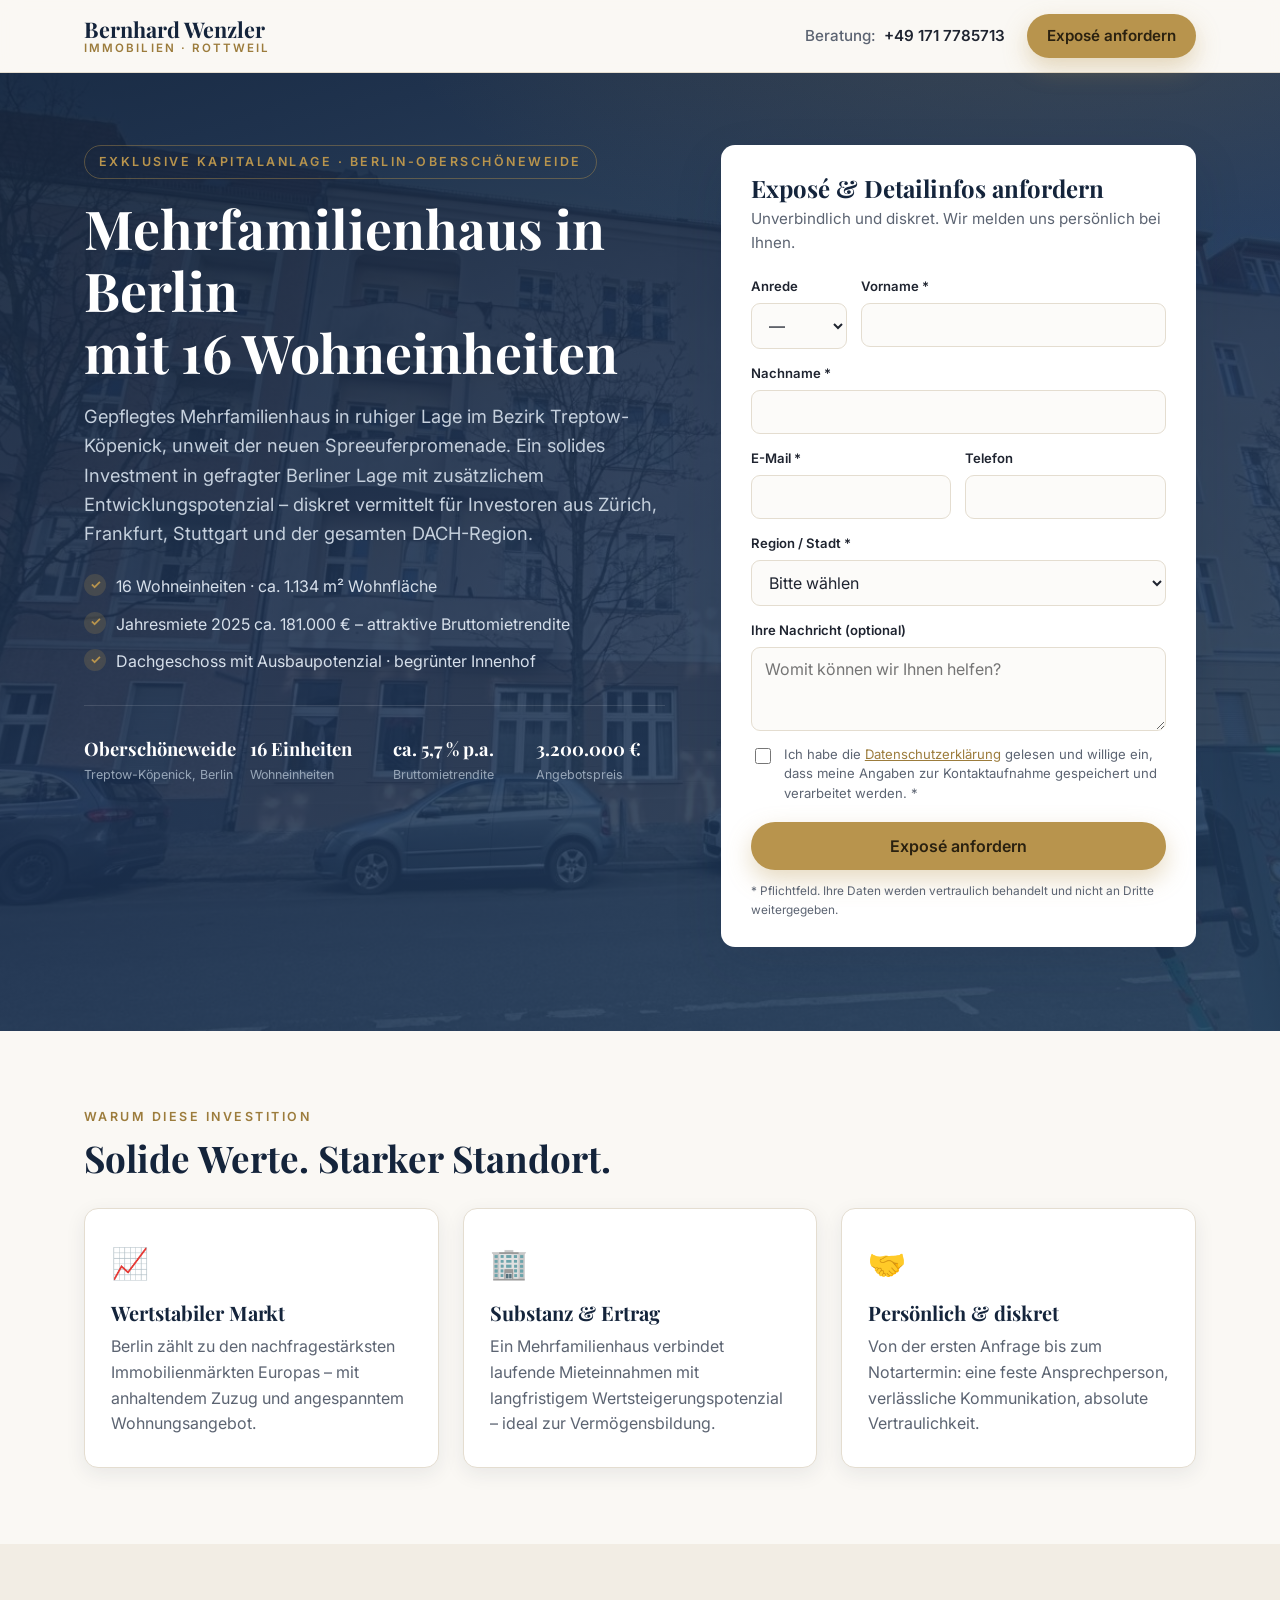
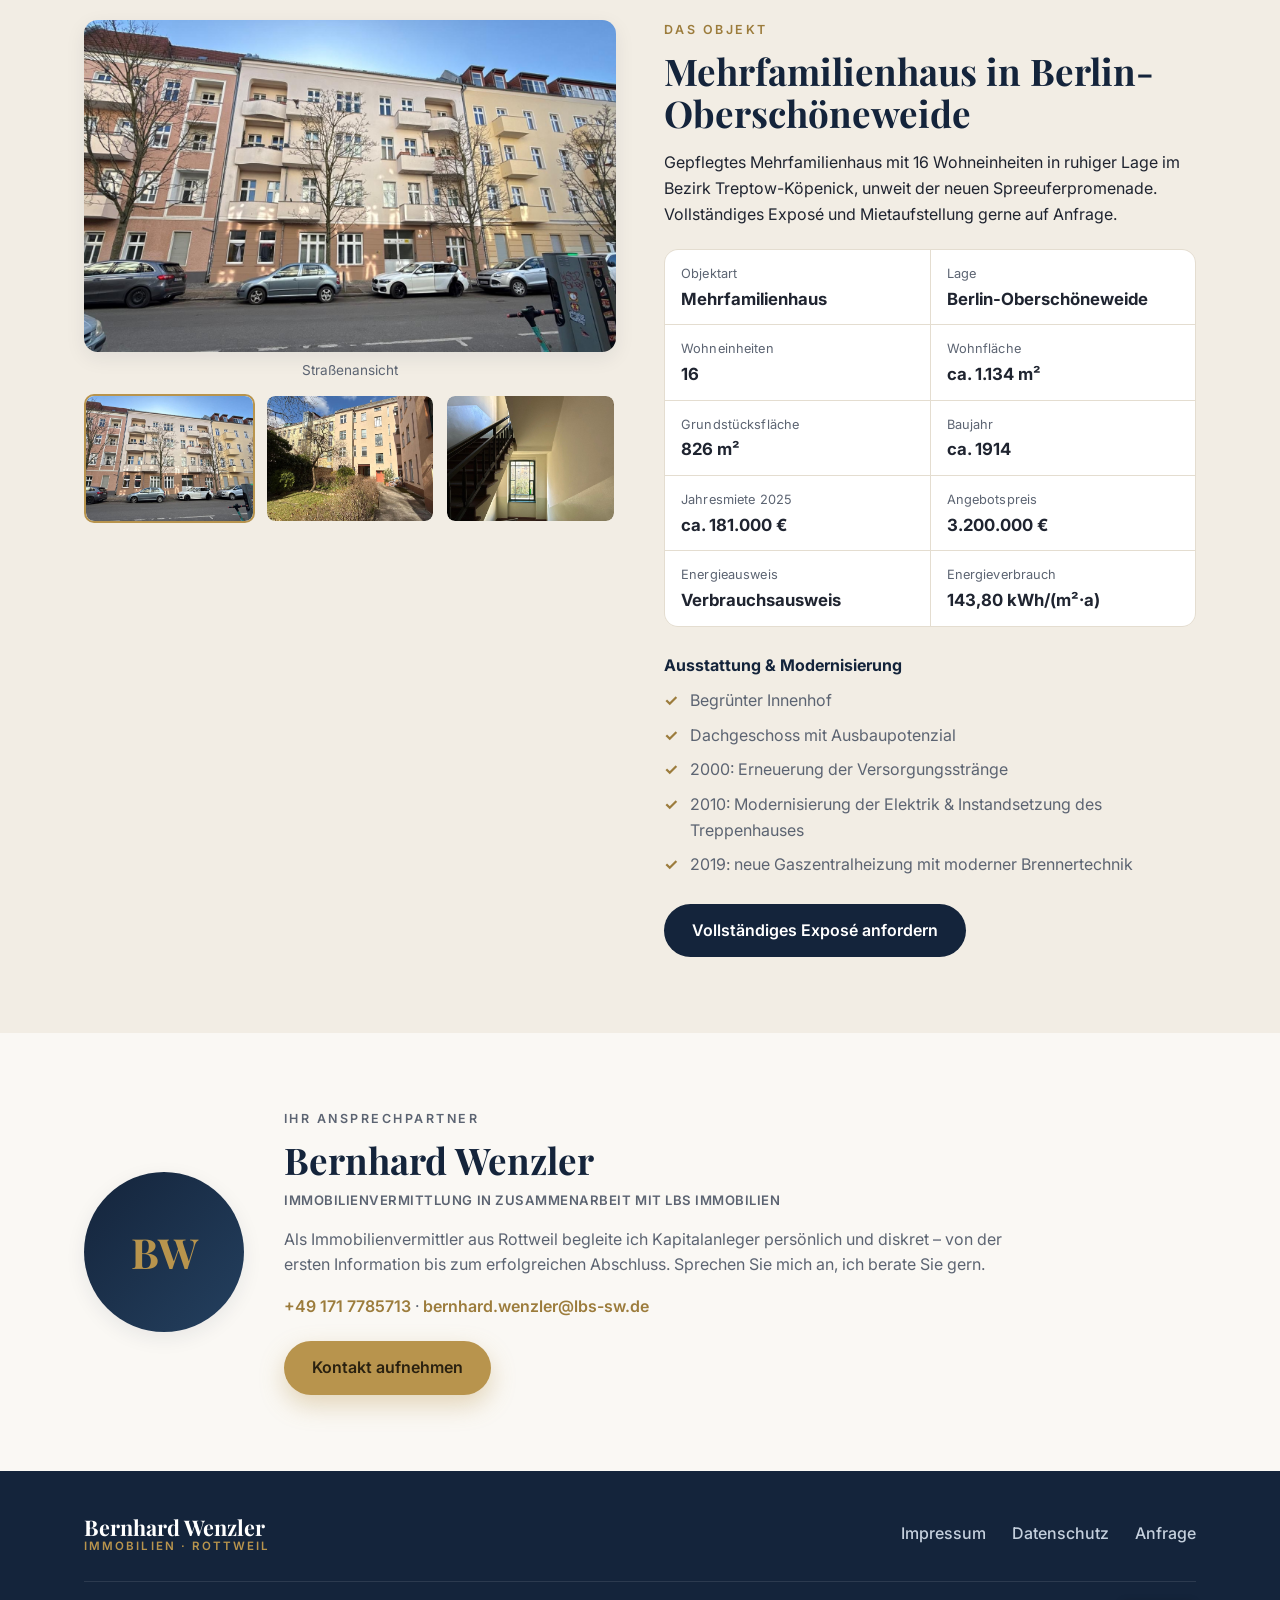
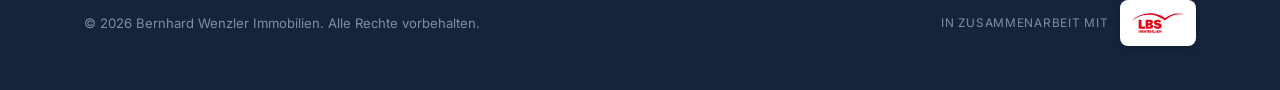
==== index.html @ 266784c3 "LBS Immobilien dezent als Partner einbinden - Footer-Badge "In Zusammenarbeit mit" + LBS-Logo (asset" ====
<!DOCTYPE html>
<html lang="de">
<head>
  <meta charset="UTF-8" />
  <meta name="viewport" content="width=device-width, initial-scale=1.0, viewport-fit=cover" />
  <meta name="theme-color" content="#14243b" />
  <meta name="format-detection" content="telephone=yes" />
  <title>Investmentchance Berlin – Mehrfamilienhaus, 16 Einheiten | Bernhard Wenzler Immobilien</title>
  <meta name="description" content="Gepflegtes Mehrfamilienhaus mit 16 Wohneinheiten in Berlin-Oberschöneweide (Treptow-Köpenick) als Kapitalanlage. Jahresmiete ca. 181.000 €, Angebotspreis 3.200.000 €. Jetzt unverbindlich Exposé anfordern." />
  <meta name="robots" content="index, follow" />

  <!-- Open Graph / Social (für Werbeanzeigen-Vorschau) -->
  <meta property="og:type" content="website" />
  <meta property="og:title" content="Kapitalanlage Berlin – Mehrfamilienhaus" />
  <meta property="og:description" content="Exklusives Mehrfamilienhaus in Berlin als Kapitalanlage. Jetzt unverbindlich das Exposé anfordern." />
  <meta property="og:locale" content="de_DE" />
  <meta property="og:image" content="assets/8.jpg" />
  <meta name="twitter:card" content="summary_large_image" />
  <meta name="twitter:title" content="Investmentchance Berlin – Mehrfamilienhaus" />
  <meta name="twitter:description" content="16 Wohneinheiten in Berlin-Oberschöneweide. Jetzt Exposé anfordern." />
  <meta name="twitter:image" content="assets/8.jpg" />
  <!-- Hinweis: Für zuverlässige Meta/Facebook-Vorschau sollte og:image eine ABSOLUTE URL
       sein (z. B. https://DEINE-DOMAIN/assets/8.jpg), sobald die Domain feststeht. -->

  <link rel="icon" href="assets/favicon.svg" type="image/svg+xml" />
  <link rel="preload" as="image" href="assets/8.jpg" />

  <!-- Fonts -->
  <link rel="preconnect" href="https://fonts.googleapis.com" />
  <link rel="preconnect" href="https://fonts.gstatic.com" crossorigin />
  <link href="https://fonts.googleapis.com/css2?family=Inter:wght@400;500;600;700&family=Playfair+Display:wght@600;700&display=swap" rel="stylesheet" />

  <link rel="stylesheet" href="styles.css" />
</head>
<body>

  <!-- ===================== HEADER ===================== -->
  <header class="site-header" id="top">
    <div class="container header-inner">
      <a href="#top" class="brand" aria-label="Bernhard Wenzler Immobilien – Startseite">
        <span class="brand-name">Bernhard Wenzler</span>
        <span class="brand-sub">Immobilien · Rottweil</span>
      </a>
      <nav class="header-nav">
        <a href="tel:+491717785713" class="header-phone">
          <span class="phone-label">Beratung:</span> +49 171 7785713
        </a>
        <a href="#anfrage" class="btn btn-primary btn-sm">Exposé anfordern</a>
      </nav>
    </div>
  </header>

  <!-- ===================== HERO / FORM ===================== -->
  <section class="hero">
    <div class="container hero-grid">

      <div class="hero-copy">
        <p class="eyebrow">Exklusive Kapitalanlage · Berlin-Oberschöneweide</p>
        <h1>Mehrfamilienhaus in Berlin <span class="nowrap">mit 16 Wohneinheiten</span></h1>
        <p class="lead">
          Gepflegtes Mehrfamilienhaus in ruhiger Lage im Bezirk Treptow-Köpenick, unweit der neuen
          Spreeuferpromenade. Ein solides Investment in gefragter Berliner Lage mit zusätzlichem
          Entwicklungspotenzial – diskret vermittelt für Investoren aus Zürich, Frankfurt, Stuttgart
          und der gesamten DACH-Region.
        </p>

        <ul class="hero-usps">
          <li>16 Wohneinheiten · ca. 1.134 m² Wohnfläche</li>
          <li>Jahresmiete 2025 ca. 181.000 € – attraktive Bruttomietrendite</li>
          <li>Dachgeschoss mit Ausbaupotenzial · begrünter Innenhof</li>
        </ul>

        <div class="hero-facts">
          <div class="fact">
            <span class="fact-value">Oberschöneweide</span>
            <span class="fact-label">Treptow-Köpenick, Berlin</span>
          </div>
          <div class="fact">
            <span class="fact-value">16 Einheiten</span>
            <span class="fact-label">Wohneinheiten</span>
          </div>
          <div class="fact">
            <span class="fact-value">ca. 5,7 % p.a.</span>
            <span class="fact-label">Bruttomietrendite</span>
          </div>
          <div class="fact">
            <span class="fact-value">3.200.000 €</span>
            <span class="fact-label">Angebotspreis</span>
          </div>
        </div>

        <a href="#anfrage" class="btn btn-primary btn-lg hero-cta-mobile">Jetzt Exposé anfordern</a>
      </div>

      <!-- ===================== ANFRAGE-FORMULAR ===================== -->
      <div class="form-card" id="anfrage">
        <h2 class="form-title">Exposé &amp; Detailinfos anfordern</h2>
        <p class="form-intro">Unverbindlich und diskret. Wir melden uns persönlich bei Ihnen.</p>

        <form id="lead-form" novalidate>
          <!-- Web3Forms Pflichtfeld: Access Key. Wird per script.js gesetzt. -->
          <input type="hidden" name="access_key" id="access_key" value="" />
          <input type="hidden" name="subject" value="Neue Investoren-Anfrage – Mehrfamilienhaus Berlin" />
          <input type="hidden" name="from_name" value="Landingpage – Kapitalanlage Berlin" />
          <!-- Honeypot gegen Spam (unsichtbar) -->
          <input type="checkbox" name="botcheck" class="hp-field" tabindex="-1" autocomplete="off" />

          <div class="field-row">
            <div class="field field-anrede">
              <label for="anrede">Anrede</label>
              <select id="anrede" name="Anrede">
                <option value="">—</option>
                <option>Herr</option>
                <option>Frau</option>
                <option>Divers</option>
              </select>
            </div>
            <div class="field">
              <label for="vorname">Vorname *</label>
              <input type="text" id="vorname" name="Vorname" autocomplete="given-name" required />
            </div>
          </div>

          <div class="field">
            <label for="nachname">Nachname *</label>
            <input type="text" id="nachname" name="Nachname" autocomplete="family-name" required />
          </div>

          <div class="field-row">
            <div class="field">
              <label for="email">E-Mail *</label>
              <input type="email" id="email" name="E-Mail" autocomplete="email" required />
            </div>
            <div class="field">
              <label for="telefon">Telefon</label>
              <input type="tel" id="telefon" name="Telefon" autocomplete="tel" inputmode="tel" />
            </div>
          </div>

          <div class="field">
            <label for="stadt">Region / Stadt *</label>
            <select id="stadt" name="Region" required>
              <option value="">Bitte wählen</option>
              <option>Zürich</option>
              <option>Basel</option>
              <option>Genf</option>
              <option>Frankfurt am Main</option>
              <option>Stuttgart</option>
              <option>München</option>
              <option>Hamburg</option>
              <option>Berlin</option>
              <option>Wien</option>
              <option>Andere</option>
            </select>
          </div>

          <div class="field">
            <label for="nachricht">Ihre Nachricht (optional)</label>
            <textarea id="nachricht" name="Nachricht" rows="3" placeholder="Womit können wir Ihnen helfen?"></textarea>
          </div>

          <label class="consent">
            <input type="checkbox" id="consent" name="Einwilligung Datenschutz" value="Ja" required />
            <span>Ich habe die <a href="datenschutz.html" target="_blank" rel="noopener">Datenschutzerklärung</a>
            gelesen und willige ein, dass meine Angaben zur Kontaktaufnahme gespeichert und verarbeitet werden. *</span>
          </label>

          <button type="submit" class="btn btn-primary btn-block" id="submit-btn" enterkeyhint="send">Exposé anfordern</button>
          <p class="form-note">* Pflichtfeld. Ihre Daten werden vertraulich behandelt und nicht an Dritte weitergegeben.</p>

          <div class="form-result" id="form-result" role="status" aria-live="polite" hidden></div>
        </form>
      </div>

    </div>
  </section>

  <!-- ===================== VORTEILE ===================== -->
  <section class="section" id="vorteile">
    <div class="container">
      <p class="section-eyebrow">Warum diese Investition</p>
      <h2 class="section-title">Solide Werte. Starker Standort.</h2>
      <div class="cards">
        <article class="card">
          <div class="card-icon">📈</div>
          <h3>Wertstabiler Markt</h3>
          <p>Berlin zählt zu den nachfragestärksten Immobilienmärkten Europas – mit anhaltendem
             Zuzug und angespanntem Wohnungsangebot.</p>
        </article>
        <article class="card">
          <div class="card-icon">🏢</div>
          <h3>Substanz &amp; Ertrag</h3>
          <p>Ein Mehrfamilienhaus verbindet laufende Mieteinnahmen mit langfristigem
             Wertsteigerungspotenzial – ideal zur Vermögensbildung.</p>
        </article>
        <article class="card">
          <div class="card-icon">🤝</div>
          <h3>Persönlich &amp; diskret</h3>
          <p>Von der ersten Anfrage bis zum Notartermin: eine feste Ansprechperson,
             verlässliche Kommunikation, absolute Vertraulichkeit.</p>
        </article>
      </div>
    </div>
  </section>

  <!-- ===================== OBJEKTDATEN ===================== -->
  <section class="section section-alt" id="objekt">
    <div class="container objekt-grid">
      <div class="objekt-media">
        <figure class="gallery">
          <img id="gallery-main" src="assets/8.jpg" alt="Straßenansicht des Mehrfamilienhauses in Berlin-Oberschöneweide"
               decoding="async" loading="lazy" />
          <figcaption id="gallery-caption">Straßenansicht</figcaption>
        </figure>
        <div class="gallery-thumbs" role="group" aria-label="Weitere Objektfotos">
          <button type="button" class="thumb is-active" data-src="assets/8.jpg" data-caption="Straßenansicht" aria-label="Straßenansicht anzeigen">
            <img src="assets/8.jpg" alt="Straßenansicht der Fassade" loading="lazy" decoding="async" />
          </button>
          <button type="button" class="thumb" data-src="assets/5.jpg" data-caption="Begrünter Innenhof" aria-label="Innenhof anzeigen">
            <img src="assets/5.jpg" alt="Begrünter Innenhof mit Garten" loading="lazy" decoding="async" />
          </button>
          <button type="button" class="thumb" data-src="assets/14.jpg" data-caption="Historisches Treppenhaus" aria-label="Treppenhaus anzeigen">
            <img src="assets/14.jpg" alt="Historisches Treppenhaus mit Bleiglasfenster" loading="lazy" decoding="async" />
          </button>
        </div>
      </div>
      <div class="objekt-info">
        <p class="section-eyebrow">Das Objekt</p>
        <h2 class="section-title">Mehrfamilienhaus in Berlin-Oberschöneweide</h2>
        <p>Gepflegtes Mehrfamilienhaus mit 16 Wohneinheiten in ruhiger Lage im Bezirk
           Treptow-Köpenick, unweit der neuen Spreeuferpromenade. Vollständiges Exposé
           und Mietaufstellung gerne auf Anfrage.</p>
        <dl class="objekt-data">
          <div><dt>Objektart</dt><dd>Mehrfamilienhaus</dd></div>
          <div><dt>Lage</dt><dd>Berlin-Oberschöneweide</dd></div>
          <div><dt>Wohneinheiten</dt><dd>16</dd></div>
          <div><dt>Wohnfläche</dt><dd>ca. 1.134 m²</dd></div>
          <div><dt>Grundstücksfläche</dt><dd>826 m²</dd></div>
          <div><dt>Baujahr</dt><dd>ca. 1914</dd></div>
          <div><dt>Jahresmiete 2025</dt><dd>ca. 181.000 €</dd></div>
          <div><dt>Angebotspreis</dt><dd>3.200.000 €</dd></div>
          <div><dt>Energieausweis</dt><dd>Verbrauchsausweis</dd></div>
          <div><dt>Energieverbrauch</dt><dd>143,80 kWh/(m²·a)</dd></div>
        </dl>

        <p class="objekt-mods-title">Ausstattung &amp; Modernisierung</p>
        <ul class="objekt-mods">
          <li>Begrünter Innenhof</li>
          <li>Dachgeschoss mit Ausbaupotenzial</li>
          <li>2000: Erneuerung der Versorgungsstränge</li>
          <li>2010: Modernisierung der Elektrik &amp; Instandsetzung des Treppenhauses</li>
          <li>2019: neue Gaszentralheizung mit moderner Brennertechnik</li>
        </ul>

        <a href="#anfrage" class="btn btn-dark">Vollständiges Exposé anfordern</a>
      </div>
    </div>
  </section>

  <!-- ===================== ÜBER / MAKLER ===================== -->
  <section class="section" id="ansprechpartner">
    <div class="container makler">
      <div class="makler-avatar">
        <!-- TODO: Foto von Bernhard Wenzler einsetzen (assets/bernhard-wenzler.jpg) -->
        <span>BW</span>
      </div>
      <div class="makler-text">
        <p class="section-eyebrow">Ihr Ansprechpartner</p>
        <h2 class="section-title">Bernhard Wenzler</h2>
        <p class="makler-affil">Immobilienvermittlung in Zusammenarbeit mit LBS Immobilien</p>
        <p>
          Als Immobilienvermittler aus Rottweil begleite ich Kapitalanleger persönlich und diskret –
          von der ersten Information bis zum erfolgreichen Abschluss. Sprechen Sie mich an, ich berate Sie gern.
        </p>
        <p class="makler-contact">
          <a href="tel:+491717785713">+49 171 7785713</a> ·
          <a href="mailto:bernhard.wenzler@lbs-sw.de">bernhard.wenzler@lbs-sw.de</a>
        </p>
        <a href="#anfrage" class="btn btn-primary">Kontakt aufnehmen</a>
      </div>
    </div>
  </section>

  <!-- ===================== FOOTER ===================== -->
  <footer class="site-footer">
    <div class="container footer-inner">
      <div class="footer-brand">
        <span class="brand-name">Bernhard Wenzler</span>
        <span class="brand-sub">Immobilien · Rottweil</span>
      </div>
      <nav class="footer-nav">
        <a href="https://lbs-immosw.de/impressum/" target="_blank" rel="noopener">Impressum</a>
        <a href="datenschutz.html">Datenschutz</a>
        <a href="#anfrage">Anfrage</a>
      </nav>
      <div class="footer-bottom">
        <p class="footer-copy">© <span id="year"></span> Bernhard Wenzler Immobilien. Alle Rechte vorbehalten.</p>
        <div class="footer-partner">
          <span class="footer-partner-label">In Zusammenarbeit mit</span>
          <span class="footer-partner-chip">
            <img src="assets/IMMO_LOGO-3.svg" alt="LBS Immobilien" />
          </span>
        </div>
      </div>
    </div>
  </footer>

  <!-- Feste Aktionsleiste (nur mobil) -->
  <div class="mobile-bar" id="mobile-bar">
    <a href="tel:+491717785713" class="mobile-bar-call" aria-label="Bernhard Wenzler anrufen">
      <span aria-hidden="true">📞</span> Anrufen
    </a>
    <a href="#anfrage" class="mobile-bar-cta">Exposé anfordern</a>
  </div>

  <script src="script.js"></script>
</body>
</html>
---- styles.css ----
/* ============================================================
   Bernhard Wenzler Immobilien – Landingpage
   ============================================================ */

:root {
  --navy: #14243b;
  --navy-800: #1b3050;
  --navy-700: #24405f;
  --gold: #b8944d;
  --gold-dark: #9c7c3c;
  --cream: #faf8f4;
  --cream-alt: #f2ede4;
  --ink: #1f2430;
  --muted: #5c6472;
  --line: #e4ddd0;
  --white: #ffffff;
  --shadow: 0 18px 50px rgba(20, 36, 59, 0.12);
  --shadow-sm: 0 6px 20px rgba(20, 36, 59, 0.08);
  --radius: 14px;
  --maxw: 1160px;
  --font-body: "Inter", -apple-system, BlinkMacSystemFont, "Segoe UI", Roboto, Helvetica, Arial, sans-serif;
  --font-head: "Playfair Display", Georgia, "Times New Roman", serif;
}

* { box-sizing: border-box; }

html { scroll-behavior: smooth; }

body {
  margin: 0;
  font-family: var(--font-body);
  color: var(--ink);
  background: var(--cream);
  line-height: 1.6;
  -webkit-font-smoothing: antialiased;
}

img { max-width: 100%; display: block; }

.nowrap { white-space: nowrap; }

/* Anker-Ziele nicht unter dem Sticky-Header verstecken */
#anfrage, #vorteile, #objekt, #ansprechpartner { scroll-margin-top: 78px; }

/* Angenehmes Tap-Verhalten auf Touch-Geräten */
a, button, input, select, textarea { -webkit-tap-highlight-color: rgba(184,148,77,.25); }

.container {
  width: 100%;
  max-width: var(--maxw);
  margin: 0 auto;
  padding-inline: 24px;
}

h1, h2, h3 { font-family: var(--font-head); font-weight: 700; line-height: 1.15; margin: 0 0 .5em; }

a { color: var(--gold-dark); }

/* ---------- Buttons ---------- */
.btn {
  display: inline-block;
  font-family: var(--font-body);
  font-weight: 600;
  font-size: 1rem;
  text-decoration: none;
  border: none;
  border-radius: 999px;
  padding: 14px 28px;
  cursor: pointer;
  transition: transform .15s ease, box-shadow .15s ease, background .15s ease;
  text-align: center;
}
.btn:hover { transform: translateY(-2px); }
.btn-primary { background: var(--gold); color: #2a2110; box-shadow: 0 10px 24px rgba(184, 148, 77, .35); }
.btn-primary:hover { background: var(--gold-dark); color: #fff; }
.btn-dark { background: var(--navy); color: #fff; }
.btn-dark:hover { background: var(--navy-700); }
.btn-sm { padding: 10px 20px; font-size: .95rem; }
.btn-lg { padding: 16px 34px; font-size: 1.05rem; }
.btn-block { width: 100%; }

/* ---------- Header ---------- */
.site-header {
  position: sticky;
  top: 0;
  z-index: 50;
  background: rgba(250, 248, 244, .92);
  backdrop-filter: blur(10px);
  border-bottom: 1px solid var(--line);
}
.header-inner {
  display: flex;
  align-items: center;
  justify-content: space-between;
  padding-block: 14px;
  gap: 16px;
}
.brand { display: flex; flex-direction: column; text-decoration: none; line-height: 1.1; }
.brand-logo { height: 44px; width: auto; }
.brand-name { font-family: var(--font-head); font-size: 1.35rem; font-weight: 700; color: var(--navy); }
.brand-sub { font-size: .72rem; letter-spacing: .18em; text-transform: uppercase; color: var(--gold-dark); font-weight: 600; }
.header-nav { display: flex; align-items: center; gap: 22px; }
.header-phone { color: var(--ink); text-decoration: none; font-weight: 600; font-size: .95rem; }
.header-phone .phone-label { color: var(--muted); font-weight: 500; margin-right: 4px; }

/* ---------- Hero ---------- */
.hero {
  background:
    radial-gradient(1200px 500px at 85% -10%, rgba(184,148,77,.20), transparent 60%),
    linear-gradient(160deg, rgba(20,36,59,.94) 0%, rgba(27,48,80,.88) 50%, rgba(36,64,95,.84) 100%),
    url("assets/8.jpg");
  background-size: cover;
  background-position: center 30%;
  background-repeat: no-repeat;
  color: #eaf0f7;
  padding-block: 72px 84px;
}
.hero-grid {
  display: grid;
  grid-template-columns: 1.1fr .9fr;
  gap: 56px;
  align-items: start;
}
.eyebrow {
  display: inline-block;
  font-size: .78rem;
  letter-spacing: .2em;
  text-transform: uppercase;
  font-weight: 600;
  color: var(--gold);
  margin: 0 0 18px;
  padding: 6px 14px;
  border: 1px solid rgba(184,148,77,.4);
  border-radius: 999px;
}
.hero h1 { font-size: clamp(2rem, 4.4vw, 3.35rem); color: #fff; margin-bottom: 20px; }
.hero .lead { font-size: 1.14rem; color: #c5d0dd; max-width: 34em; margin: 0 0 26px; }
.hero-usps { list-style: none; padding: 0; margin: 0 0 30px; display: grid; gap: 12px; }
.hero-usps li { position: relative; padding-left: 32px; color: #d6dfea; }
.hero-usps li::before {
  content: "✓";
  position: absolute; left: 0; top: 0;
  width: 22px; height: 22px;
  display: grid; place-items: center;
  background: rgba(184,148,77,.2);
  color: var(--gold);
  border-radius: 50%;
  font-size: .8rem; font-weight: 700;
}
.hero-facts {
  display: grid;
  grid-template-columns: repeat(4, 1fr);
  gap: 14px;
  padding-top: 28px;
  border-top: 1px solid rgba(255,255,255,.12);
}
.fact { display: flex; flex-direction: column; gap: 2px; }
.fact-value { font-family: var(--font-head); font-size: 1.15rem; color: #fff; font-weight: 700; }
.fact-label { font-size: .78rem; color: #97a6b8; }
.hero-cta-mobile { display: none; margin-top: 28px; }

/* ---------- Form card ---------- */
.form-card {
  background: var(--white);
  color: var(--ink);
  border-radius: var(--radius);
  padding: 30px 30px 28px;
  box-shadow: var(--shadow);
  position: sticky;
  top: 88px;
}
.form-title { font-size: 1.5rem; color: var(--navy); margin-bottom: 4px; }
.form-intro { color: var(--muted); margin: 0 0 20px; font-size: .95rem; }

.field { margin-bottom: 14px; display: flex; flex-direction: column; }
.field-row { display: grid; grid-template-columns: 1fr 1fr; gap: 14px; }
.field-row .field-anrede { max-width: 110px; }
.field-row:has(.field-anrede) { grid-template-columns: auto 1fr; }

.field label { font-size: .82rem; font-weight: 600; color: var(--ink); margin-bottom: 6px; }
.field input, .field select, .field textarea {
  font-family: var(--font-body);
  font-size: 1rem;
  padding: 11px 13px;
  border: 1px solid var(--line);
  border-radius: 9px;
  background: #fcfbf9;
  color: var(--ink);
  width: 100%;
  transition: border-color .15s ease, box-shadow .15s ease;
}
.field input:focus, .field select:focus, .field textarea:focus {
  outline: none;
  border-color: var(--gold);
  box-shadow: 0 0 0 3px rgba(184,148,77,.18);
  background: #fff;
}
.field textarea { resize: vertical; }
.field input.invalid, .field select.invalid { border-color: #d9534f; box-shadow: 0 0 0 3px rgba(217,83,79,.15); }

.consent { display: flex; gap: 10px; align-items: flex-start; font-size: .82rem; color: var(--muted); margin: 6px 0 18px; line-height: 1.5; }
.consent input { margin-top: 3px; width: 16px; height: 16px; flex-shrink: 0; accent-color: var(--gold-dark); }
.consent.invalid span { color: #c0392b; }

.form-note { font-size: .74rem; color: var(--muted); margin: 12px 0 0; }

.form-result { margin-top: 16px; padding: 14px 16px; border-radius: 10px; font-size: .95rem; }
.form-result.success { background: #eaf6ec; color: #216c2e; border: 1px solid #bfe2c5; }
.form-result.error { background: #fdeceb; color: #b23b36; border: 1px solid #f3c9c6; }

/* Honeypot – unsichtbar für Menschen */
.hp-field { position: absolute; left: -9999px; opacity: 0; height: 0; width: 0; }

/* ---------- Sections ---------- */
.section { padding-block: 76px; }
.section-alt { background: var(--cream-alt); }
.section-eyebrow { font-size: .78rem; letter-spacing: .2em; text-transform: uppercase; font-weight: 600; color: var(--gold-dark); margin: 0 0 10px; }
.section-title { font-size: clamp(1.6rem, 3vw, 2.3rem); color: var(--navy); margin-bottom: 28px; }

/* Cards */
.cards { display: grid; grid-template-columns: repeat(3, 1fr); gap: 24px; }
.card {
  background: var(--white);
  border: 1px solid var(--line);
  border-radius: var(--radius);
  padding: 30px 26px;
  box-shadow: var(--shadow-sm);
  transition: transform .18s ease, box-shadow .18s ease;
}
.card:hover { transform: translateY(-4px); box-shadow: var(--shadow); }
.card-icon { font-size: 1.9rem; margin-bottom: 14px; }
.card h3 { font-size: 1.25rem; color: var(--navy); }
.card p { color: var(--muted); margin: 0; }

/* Objekt */
.objekt-grid { display: grid; grid-template-columns: 1fr 1fr; gap: 48px; align-items: start; }

/* Galerie */
.gallery { margin: 0; }
.gallery img {
  width: 100%;
  aspect-ratio: 16 / 10;
  object-fit: cover;
  border-radius: var(--radius);
  box-shadow: var(--shadow-sm);
  background: var(--cream-alt);
}
.gallery figcaption {
  font-size: .85rem;
  color: var(--muted);
  margin-top: 8px;
  text-align: center;
}
.gallery-thumbs {
  display: grid;
  grid-template-columns: repeat(3, 1fr);
  gap: 10px;
  margin-top: 12px;
}
.thumb {
  padding: 0;
  border: 2px solid transparent;
  border-radius: 10px;
  overflow: hidden;
  cursor: pointer;
  background: none;
  line-height: 0;
  transition: border-color .15s ease, transform .15s ease;
}
.thumb img { width: 100%; aspect-ratio: 4 / 3; object-fit: cover; border-radius: 8px; }
.thumb:hover { transform: translateY(-2px); }
.thumb.is-active { border-color: var(--gold); }
.thumb:focus-visible { outline: 2px solid var(--gold-dark); outline-offset: 2px; }
.objekt-info .section-title { margin-bottom: 16px; }
.objekt-data {
  display: grid;
  grid-template-columns: repeat(2, 1fr);
  gap: 1px;
  background: var(--line);
  border: 1px solid var(--line);
  border-radius: var(--radius);
  overflow: hidden;
  margin: 22px 0 26px;
}
.objekt-data > div { display: flex; flex-direction: column; gap: 4px; padding: 14px 16px; background: var(--white); }
.objekt-data dt { color: var(--muted); font-size: .8rem; margin: 0; letter-spacing: .01em; }
.objekt-data dd { margin: 0; font-weight: 700; color: var(--ink); font-size: 1.05rem; line-height: 1.3; }
.objekt-mods-title { font-weight: 700; color: var(--navy); margin: 4px 0 10px; }
.objekt-mods { list-style: none; padding: 0; margin: 0 0 26px; display: grid; gap: 9px; }
.objekt-mods li { position: relative; padding-left: 26px; color: var(--muted); }
.objekt-mods li::before {
  content: "✓"; position: absolute; left: 0; top: 0;
  color: var(--gold-dark); font-weight: 700;
}

/* Makler */
.makler { display: grid; grid-template-columns: 160px 1fr; gap: 40px; align-items: center; }
.makler-avatar {
  width: 160px; height: 160px; border-radius: 50%;
  background: linear-gradient(135deg, var(--navy), var(--navy-700));
  color: var(--gold);
  display: grid; place-items: center;
  font-family: var(--font-head); font-size: 2.6rem; font-weight: 700;
  box-shadow: var(--shadow-sm);
}
.makler-text .section-title { margin-bottom: 14px; }
.makler-text p { color: var(--muted); max-width: 46em; }
.makler-contact a { font-weight: 600; text-decoration: none; }
.makler-contact { margin-bottom: 22px; }

/* ---------- Footer ---------- */
.site-footer { background: var(--navy); color: #c5d0dd; padding-block: 44px; }
.footer-inner { display: flex; flex-wrap: wrap; align-items: center; justify-content: space-between; gap: 20px; }
.footer-brand .brand-name { color: #fff; }
.footer-brand .brand-sub { color: var(--gold); }
.footer-brand { display: flex; flex-direction: column; line-height: 1.15; }
.footer-nav { display: flex; gap: 26px; }
.footer-nav a { color: #c5d0dd; text-decoration: none; font-weight: 500; }
.footer-nav a:hover { color: var(--gold); }
.footer-bottom {
  width: 100%;
  display: flex;
  align-items: center;
  justify-content: space-between;
  flex-wrap: wrap;
  gap: 16px;
  margin-top: 8px;
  border-top: 1px solid rgba(255,255,255,.1);
  padding-top: 18px;
}
.footer-copy { font-size: .82rem; color: #7e8ea1; margin: 0; }
.footer-partner { display: flex; align-items: center; gap: 12px; }
.footer-partner-label { font-size: .74rem; letter-spacing: .06em; text-transform: uppercase; color: #7e8ea1; }
.footer-partner-chip {
  display: inline-flex;
  align-items: center;
  background: #fff;
  border-radius: 8px;
  padding: 8px 12px;
  box-shadow: 0 2px 8px rgba(0,0,0,.18);
}
.footer-partner-chip img { height: 30px; width: auto; display: block; }

/* Affiliation-Zeile beim Ansprechpartner */
.makler-affil {
  font-size: .82rem;
  letter-spacing: .04em;
  text-transform: uppercase;
  color: var(--gold-dark);
  font-weight: 600;
  margin: -6px 0 14px;
}

/* ---------- Legal pages ---------- */
.legal { max-width: 820px; margin: 0 auto; padding-block: 56px; }
.legal h1 { font-size: 2rem; color: var(--navy); }
.legal h2 { font-size: 1.3rem; color: var(--navy); margin-top: 32px; }
.legal p, .legal li { color: var(--ink); }
.legal a { color: var(--gold-dark); }
.legal .back-link { display: inline-block; margin-bottom: 24px; font-weight: 600; text-decoration: none; }
.legal .placeholder-box {
  background: #fff8e6; border: 1px solid #f0dca0; border-radius: 10px;
  padding: 14px 18px; margin: 18px 0; font-size: .92rem; color: #6b5a1e;
}

/* ---------- Mobile Aktionsleiste ---------- */
.mobile-bar { display: none; }

/* ---------- Responsive ---------- */
@media (max-width: 900px) {
  .hero-grid { grid-template-columns: 1fr; gap: 40px; }
  .form-card { position: static; }
  .objekt-grid { grid-template-columns: 1fr; gap: 28px; }
  .cards { grid-template-columns: 1fr; }
  .hero-cta-mobile { display: inline-block; }
  .makler { grid-template-columns: 1fr; text-align: center; justify-items: center; }

  /* Feste Aktionsleiste unten */
  body { padding-bottom: calc(72px + env(safe-area-inset-bottom)); }
  .mobile-bar {
    display: flex;
    gap: 10px;
    position: fixed;
    left: 0; right: 0; bottom: 0;
    z-index: 60;
    padding: 10px 14px calc(10px + env(safe-area-inset-bottom));
    background: rgba(250, 248, 244, .96);
    backdrop-filter: blur(12px);
    border-top: 1px solid var(--line);
    box-shadow: 0 -6px 22px rgba(20, 36, 59, .12);
    transition: transform .28s ease, opacity .28s ease;
  }
  .mobile-bar.hidden { transform: translateY(130%); opacity: 0; pointer-events: none; }
  .mobile-bar a {
    text-decoration: none;
    text-align: center;
    font-weight: 700;
    font-size: 1.02rem;
    border-radius: 12px;
    min-height: 52px;
    display: flex;
    align-items: center;
    justify-content: center;
    padding: 12px;
  }
  .mobile-bar-call { flex: 0 0 38%; background: var(--navy); color: #fff; }
  .mobile-bar-cta  { flex: 1; background: var(--gold); color: #2a2110; box-shadow: 0 8px 20px rgba(184,148,77,.35); }
}

@media (max-width: 380px) {
  .objekt-data { grid-template-columns: 1fr; }
}

@media (max-width: 560px) {
  .container { padding-inline: 18px; }
  .header-phone { display: none; }
  .brand-name { font-size: 1.12rem; }
  .header-nav .btn-sm { padding: 9px 16px; font-size: .9rem; }

  .hero { padding-block: 40px 48px; }
  .hero h1 { font-size: 1.95rem; }
  .nowrap { white-space: normal; } /* auf sehr schmalen Displays normal umbrechen */
  .hero .lead { font-size: 1.05rem; }
  .hero-facts { grid-template-columns: 1fr 1fr; gap: 16px; }
  .hero-cta-mobile { width: 100%; }

  .section { padding-block: 52px; }

  .field-row { grid-template-columns: 1fr; }
  .field-row:has(.field-anrede) { grid-template-columns: 1fr; }
  .field-row .field-anrede { max-width: none; }
  .form-card { padding: 22px 18px; }

  /* Touch-optimierte Eingaben (16px verhindert iOS-Zoom beim Fokus) */
  .field input, .field select, .field textarea { font-size: 16px; padding: 13px 14px; }
  .btn { padding: 15px 26px; }
  .btn-block { padding: 16px; min-height: 52px; }
  .consent { font-size: .85rem; }
  .consent input { width: 20px; height: 20px; }

  .footer-nav { gap: 18px; }
}
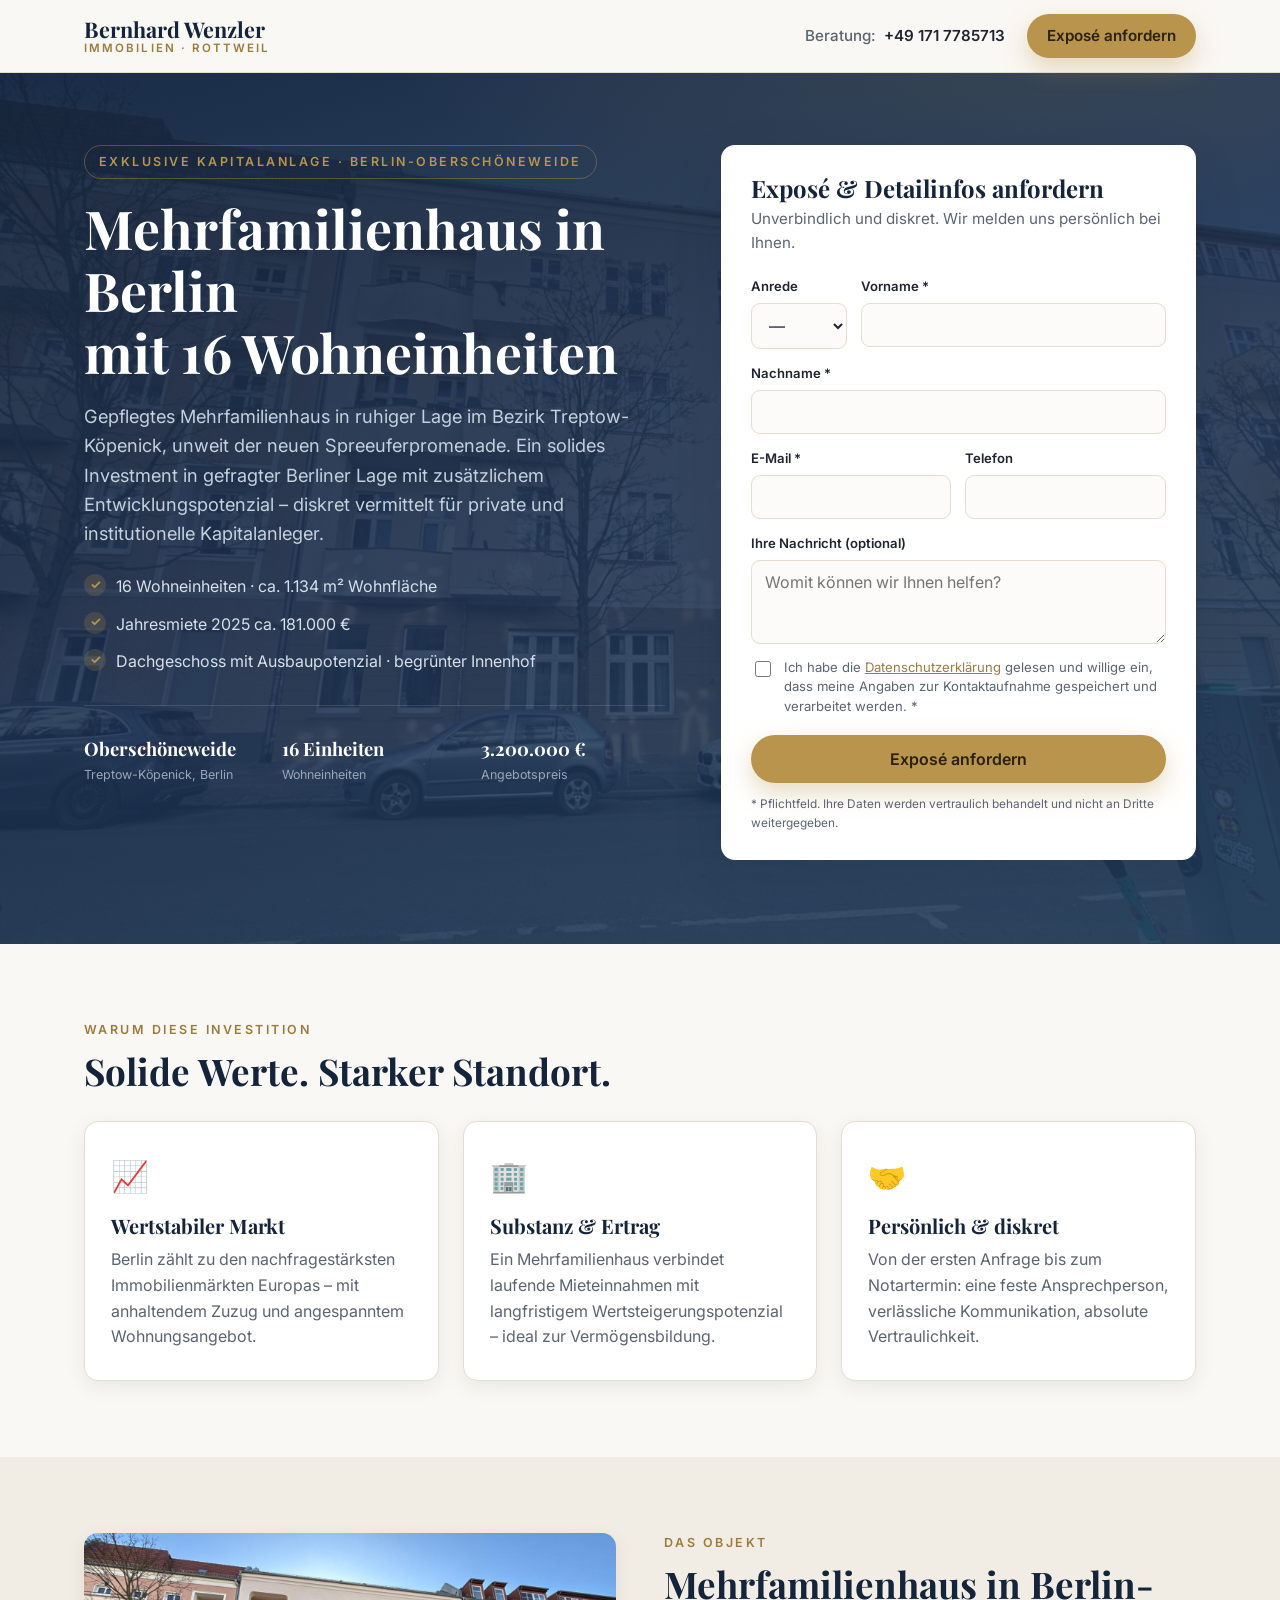
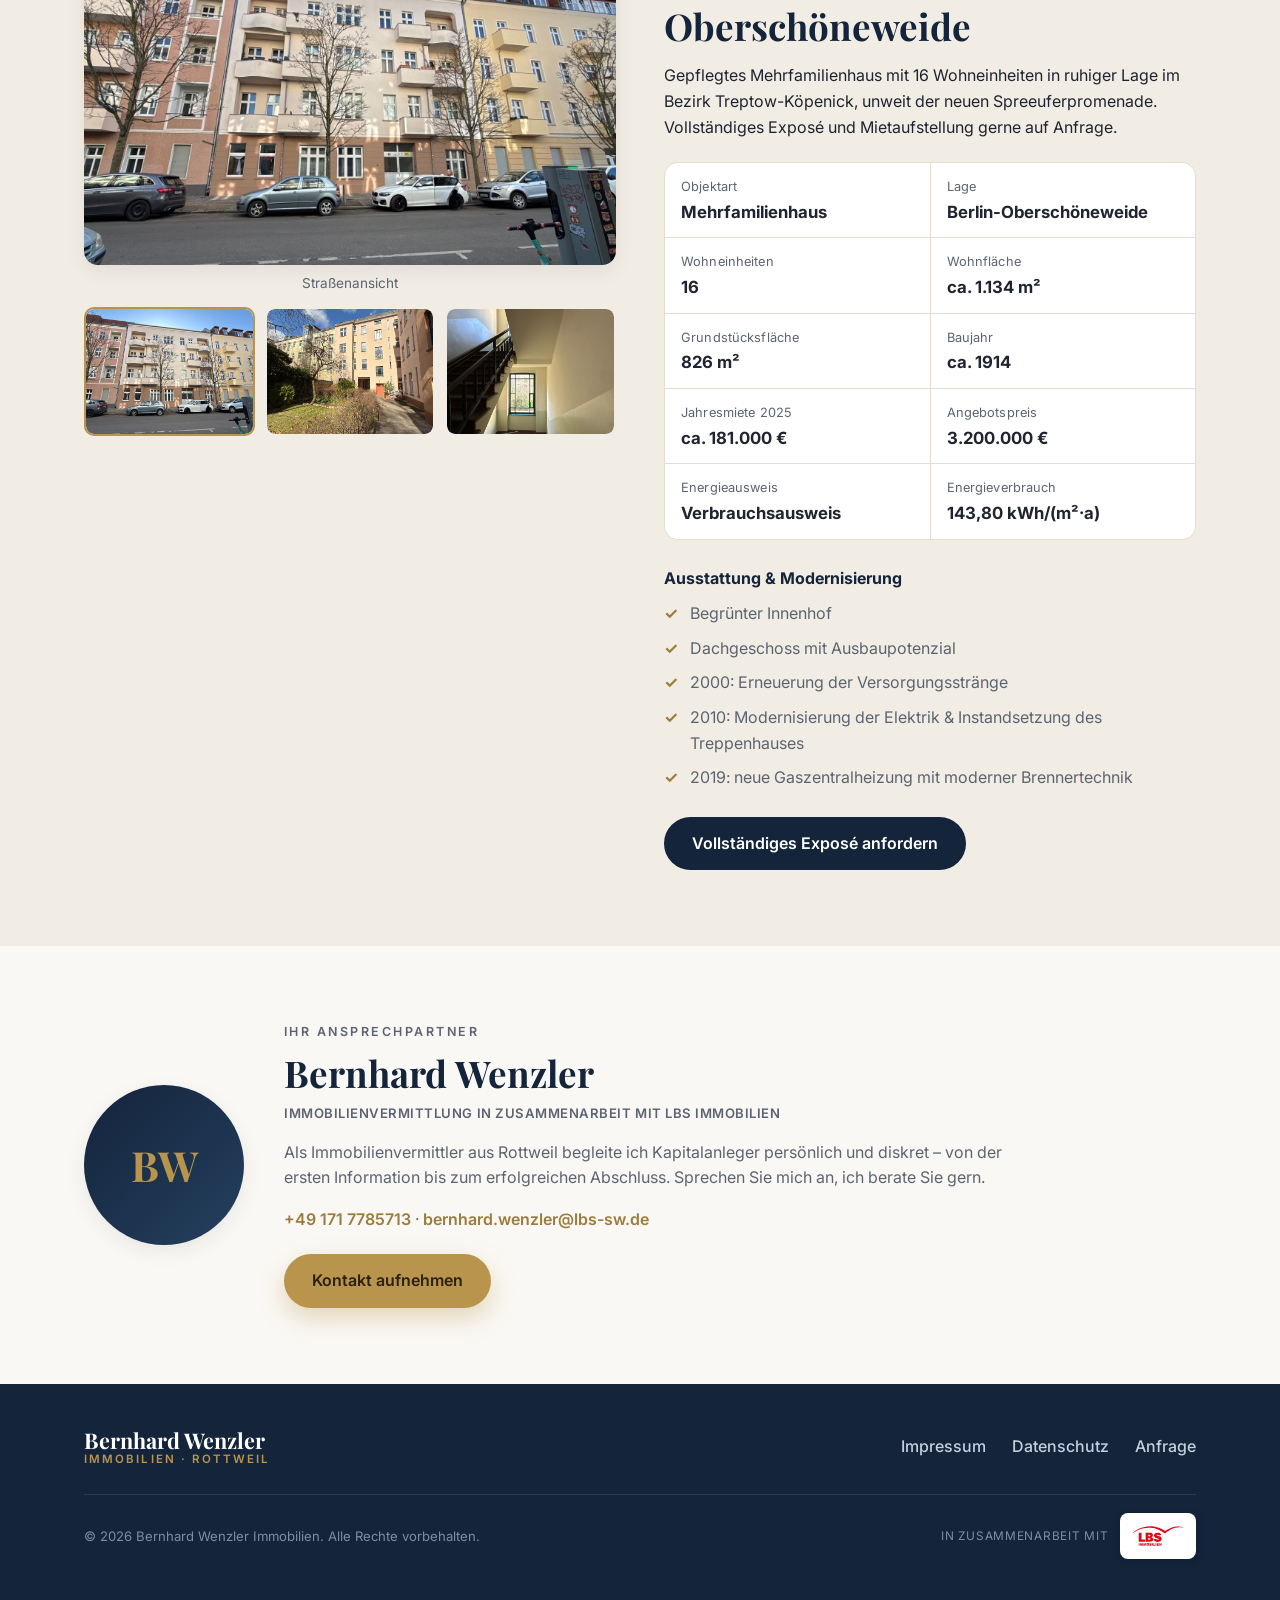
==== commit 4dcd7cab: "Rendite und Städte-Bezug entfernen - Bruttomietrendite überall entfernt (Hero-Kachel + USP-Zeile) - " ====
--- a/index.html
+++ b/index.html
@@ -60,13 +60,12 @@
         <p class="lead">
           Gepflegtes Mehrfamilienhaus in ruhiger Lage im Bezirk Treptow-Köpenick, unweit der neuen
           Spreeuferpromenade. Ein solides Investment in gefragter Berliner Lage mit zusätzlichem
-          Entwicklungspotenzial – diskret vermittelt für Investoren aus Zürich, Frankfurt, Stuttgart
-          und der gesamten DACH-Region.
+          Entwicklungspotenzial – diskret vermittelt für private und institutionelle Kapitalanleger.
         </p>
 
         <ul class="hero-usps">
           <li>16 Wohneinheiten · ca. 1.134 m² Wohnfläche</li>
-          <li>Jahresmiete 2025 ca. 181.000 € – attraktive Bruttomietrendite</li>
+          <li>Jahresmiete 2025 ca. 181.000 €</li>
           <li>Dachgeschoss mit Ausbaupotenzial · begrünter Innenhof</li>
         </ul>
 
@@ -78,10 +77,6 @@
           <div class="fact">
             <span class="fact-value">16 Einheiten</span>
             <span class="fact-label">Wohneinheiten</span>
-          </div>
-          <div class="fact">
-            <span class="fact-value">ca. 5,7 % p.a.</span>
-            <span class="fact-label">Bruttomietrendite</span>
           </div>
           <div class="fact">
             <span class="fact-value">3.200.000 €</span>
@@ -135,23 +130,6 @@
               <label for="telefon">Telefon</label>
               <input type="tel" id="telefon" name="Telefon" autocomplete="tel" inputmode="tel" />
             </div>
-          </div>
-
-          <div class="field">
-            <label for="stadt">Region / Stadt *</label>
-            <select id="stadt" name="Region" required>
-              <option value="">Bitte wählen</option>
-              <option>Zürich</option>
-              <option>Basel</option>
-              <option>Genf</option>
-              <option>Frankfurt am Main</option>
-              <option>Stuttgart</option>
-              <option>München</option>
-              <option>Hamburg</option>
-              <option>Berlin</option>
-              <option>Wien</option>
-              <option>Andere</option>
-            </select>
           </div>
 
           <div class="field">
--- a/styles.css
+++ b/styles.css
@@ -149,7 +149,7 @@
 }
 .hero-facts {
   display: grid;
-  grid-template-columns: repeat(4, 1fr);
+  grid-template-columns: repeat(3, 1fr);
   gap: 14px;
   padding-top: 28px;
   border-top: 1px solid rgba(255,255,255,.12);
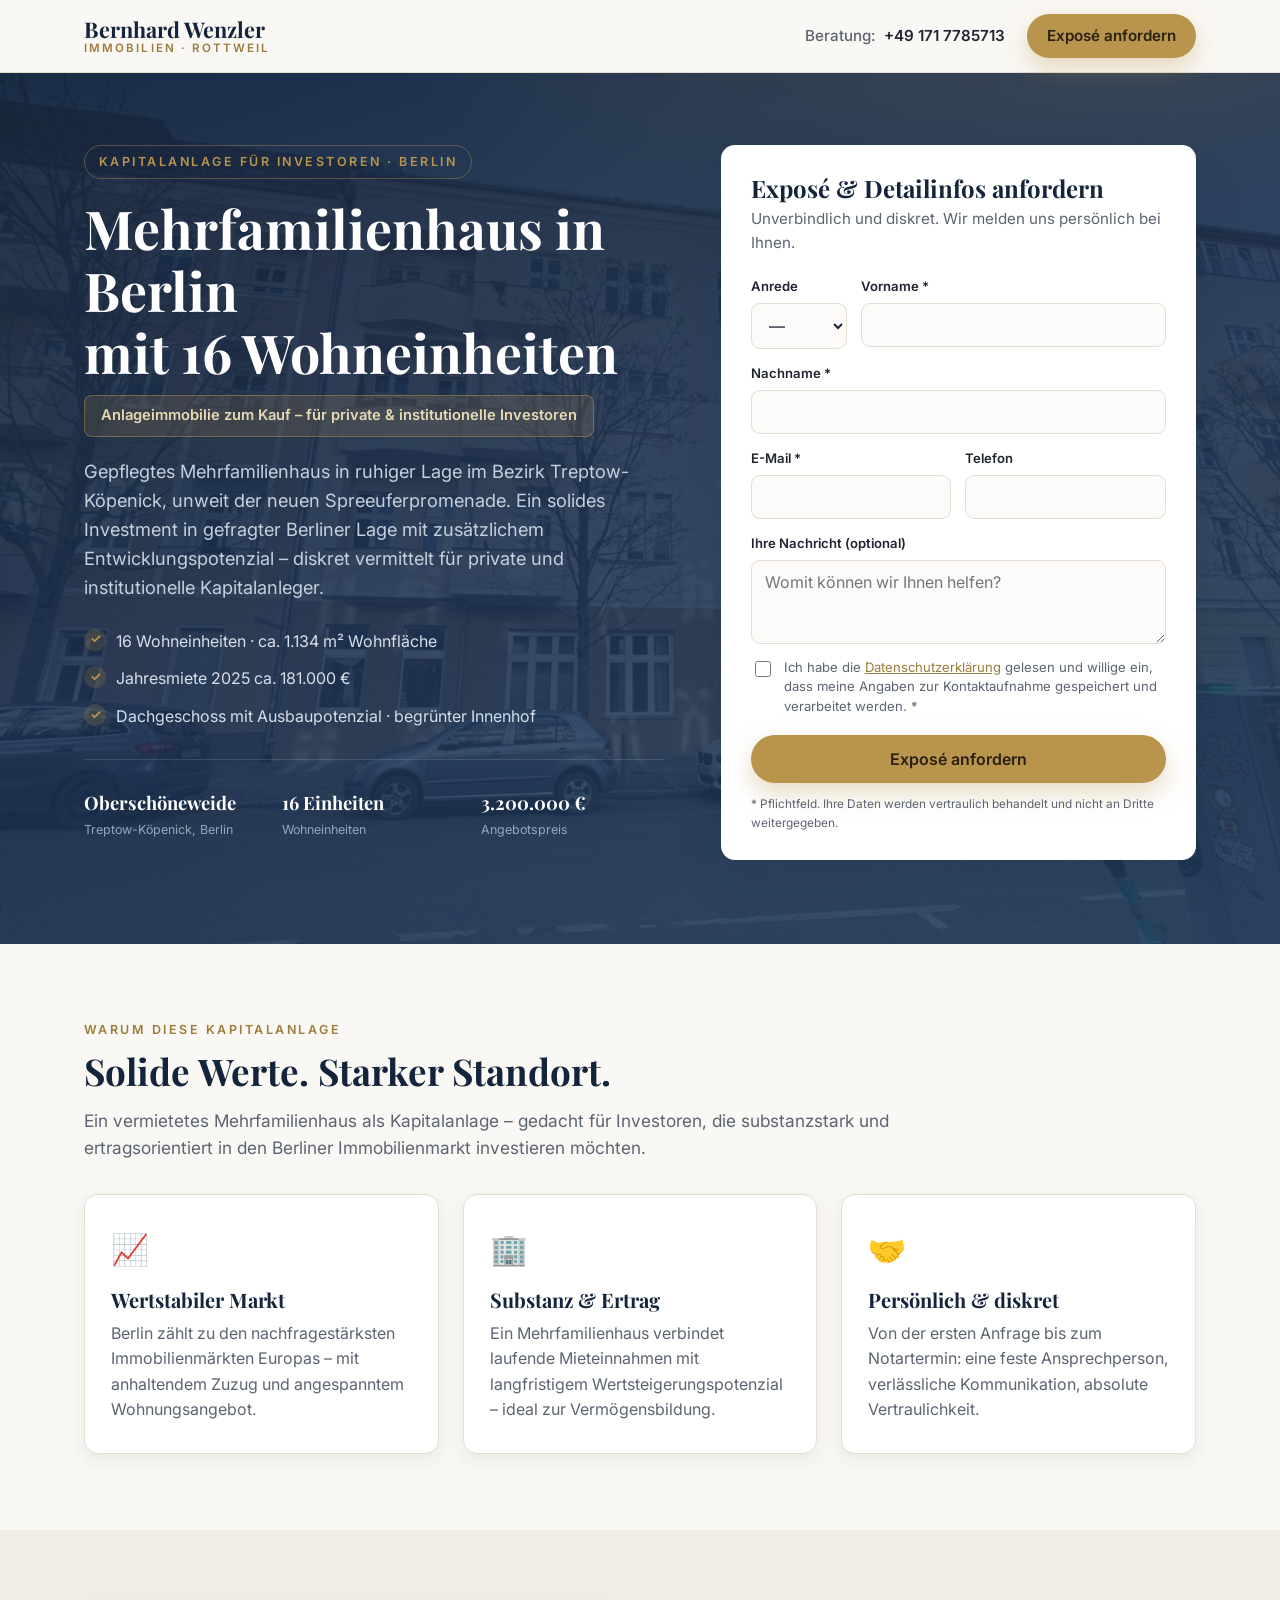
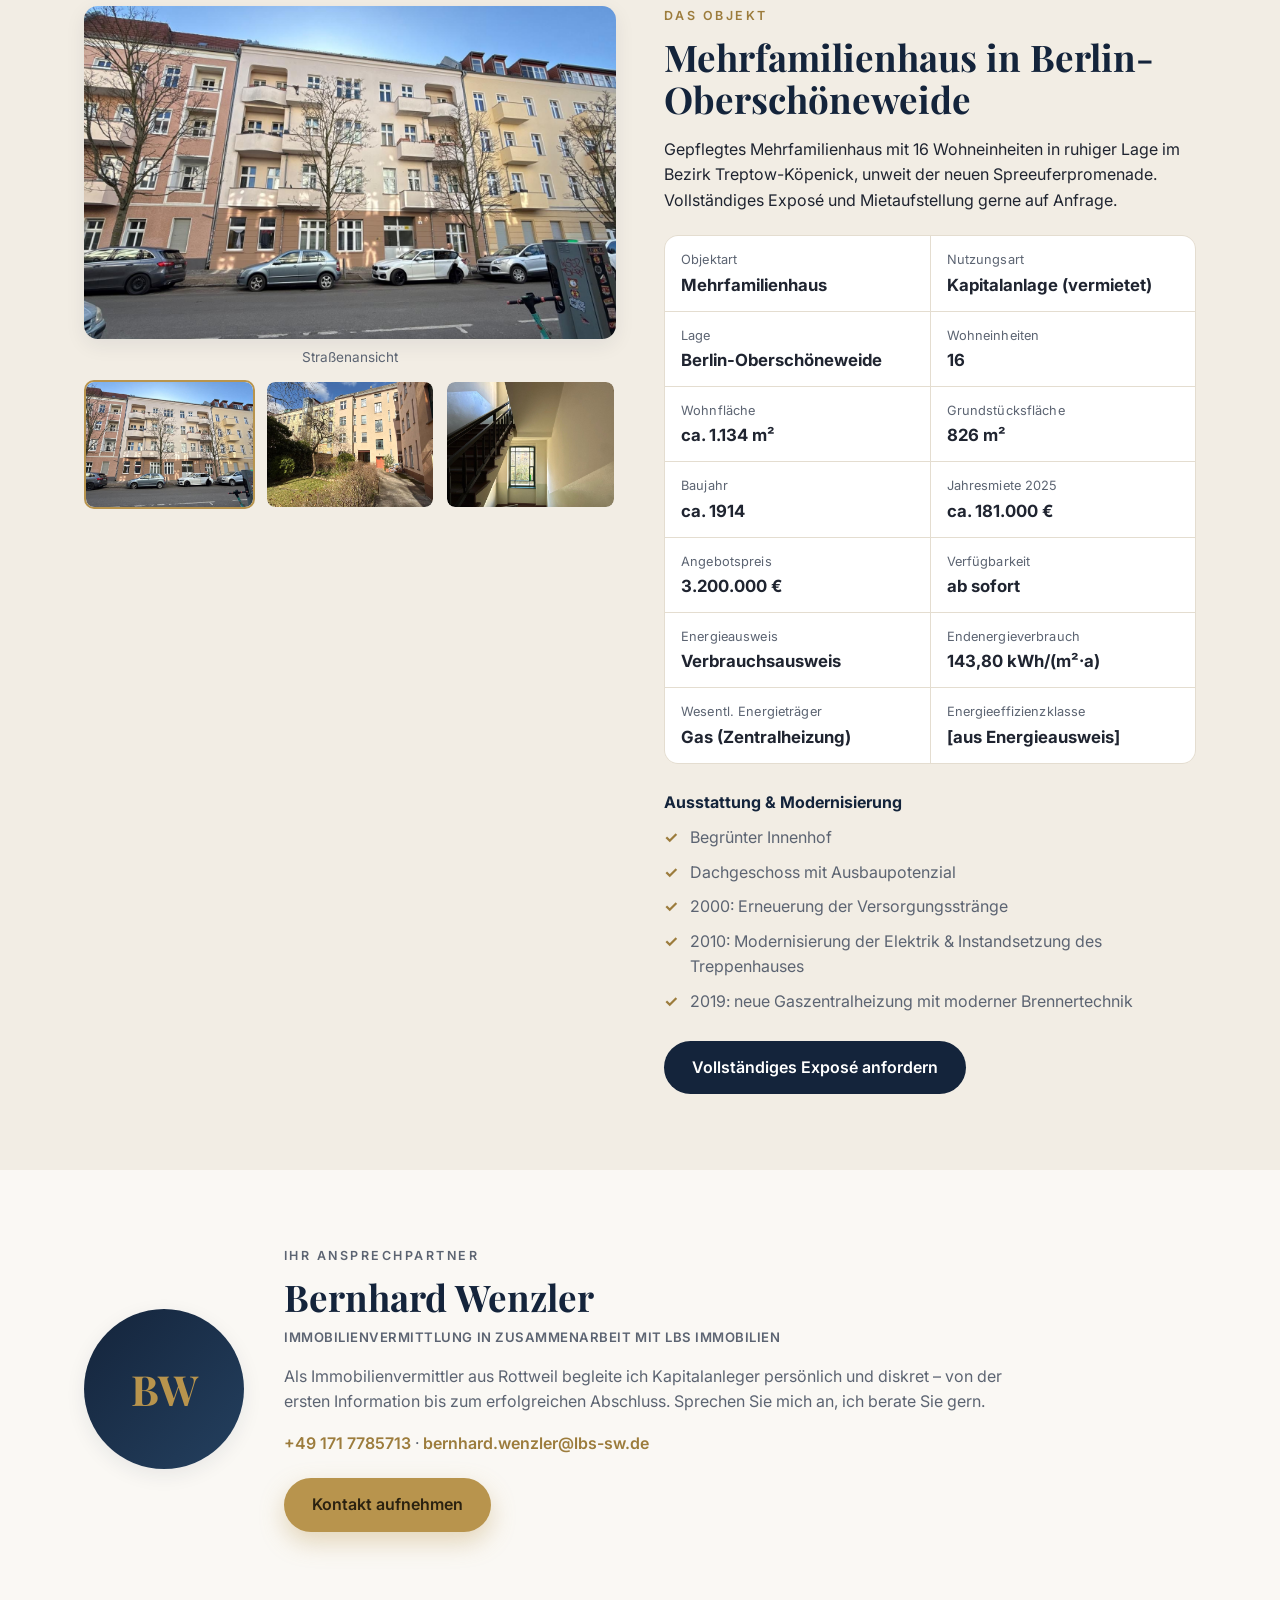
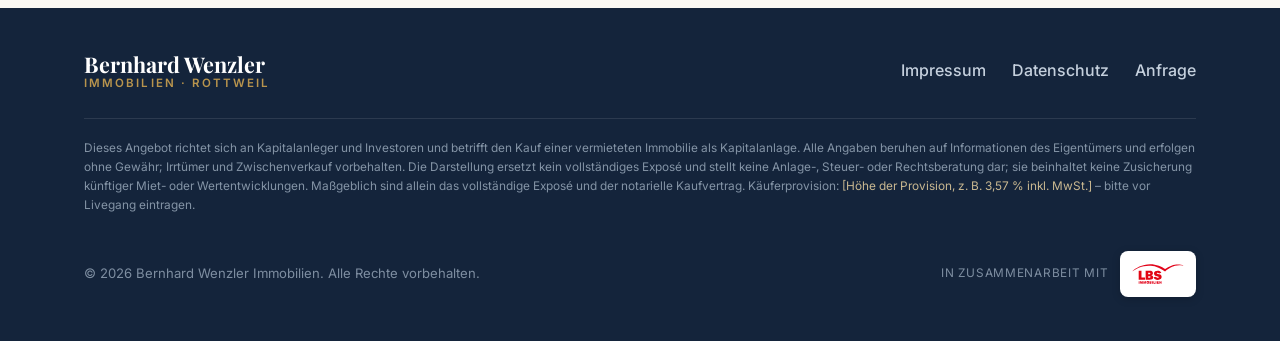
==== commit 902df06a: "Investoren-/Kapitalanlage-Fokus + rechtliche Pflichtangaben Landingpage: - Hero: expliziter Investor" ====
--- a/index.html
+++ b/index.html
@@ -11,8 +11,8 @@
 
   <!-- Open Graph / Social (für Werbeanzeigen-Vorschau) -->
   <meta property="og:type" content="website" />
-  <meta property="og:title" content="Kapitalanlage Berlin – Mehrfamilienhaus" />
-  <meta property="og:description" content="Exklusives Mehrfamilienhaus in Berlin als Kapitalanlage. Jetzt unverbindlich das Exposé anfordern." />
+  <meta property="og:title" content="Kapitalanlage Berlin – Mehrfamilienhaus für Investoren" />
+  <meta property="og:description" content="Vermietetes Mehrfamilienhaus in Berlin-Oberschöneweide als Kapitalanlage für Investoren. Jetzt unverbindlich das Exposé anfordern." />
   <meta property="og:locale" content="de_DE" />
   <meta property="og:image" content="assets/8.jpg" />
   <meta name="twitter:card" content="summary_large_image" />
@@ -55,8 +55,9 @@
     <div class="container hero-grid">
 
       <div class="hero-copy">
-        <p class="eyebrow">Exklusive Kapitalanlage · Berlin-Oberschöneweide</p>
+        <p class="eyebrow">Kapitalanlage für Investoren · Berlin</p>
         <h1>Mehrfamilienhaus in Berlin <span class="nowrap">mit 16 Wohneinheiten</span></h1>
+        <p class="hero-tag">Anlageimmobilie zum Kauf – für private &amp; institutionelle Investoren</p>
         <p class="lead">
           Gepflegtes Mehrfamilienhaus in ruhiger Lage im Bezirk Treptow-Köpenick, unweit der neuen
           Spreeuferpromenade. Ein solides Investment in gefragter Berliner Lage mit zusätzlichem
@@ -156,8 +157,10 @@
   <!-- ===================== VORTEILE ===================== -->
   <section class="section" id="vorteile">
     <div class="container">
-      <p class="section-eyebrow">Warum diese Investition</p>
+      <p class="section-eyebrow">Warum diese Kapitalanlage</p>
       <h2 class="section-title">Solide Werte. Starker Standort.</h2>
+      <p class="section-lead">Ein vermietetes Mehrfamilienhaus als Kapitalanlage – gedacht für
+        Investoren, die substanzstark und ertragsorientiert in den Berliner Immobilienmarkt investieren möchten.</p>
       <div class="cards">
         <article class="card">
           <div class="card-icon">📈</div>
@@ -210,6 +213,7 @@
            und Mietaufstellung gerne auf Anfrage.</p>
         <dl class="objekt-data">
           <div><dt>Objektart</dt><dd>Mehrfamilienhaus</dd></div>
+          <div><dt>Nutzungsart</dt><dd>Kapitalanlage (vermietet)</dd></div>
           <div><dt>Lage</dt><dd>Berlin-Oberschöneweide</dd></div>
           <div><dt>Wohneinheiten</dt><dd>16</dd></div>
           <div><dt>Wohnfläche</dt><dd>ca. 1.134 m²</dd></div>
@@ -217,8 +221,13 @@
           <div><dt>Baujahr</dt><dd>ca. 1914</dd></div>
           <div><dt>Jahresmiete 2025</dt><dd>ca. 181.000 €</dd></div>
           <div><dt>Angebotspreis</dt><dd>3.200.000 €</dd></div>
+          <div><dt>Verfügbarkeit</dt><dd>ab sofort</dd></div>
           <div><dt>Energieausweis</dt><dd>Verbrauchsausweis</dd></div>
-          <div><dt>Energieverbrauch</dt><dd>143,80 kWh/(m²·a)</dd></div>
+          <div><dt>Endenergieverbrauch</dt><dd>143,80 kWh/(m²·a)</dd></div>
+          <div><dt>Wesentl. Energieträger</dt><dd>Gas (Zentralheizung)</dd></div>
+          <!-- PFLICHTANGABE nach § 87 GEG: bitte die Energieeffizienzklasse aus dem
+               gültigen Energieausweis eintragen (z. B. "E"). -->
+          <div><dt>Energieeffizienzklasse</dt><dd>[aus Energieausweis]</dd></div>
         </dl>
 
         <p class="objekt-mods-title">Ausstattung &amp; Modernisierung</p>
@@ -271,6 +280,16 @@
         <a href="datenschutz.html">Datenschutz</a>
         <a href="#anfrage">Anfrage</a>
       </nav>
+      <p class="legal-note">
+        Dieses Angebot richtet sich an Kapitalanleger und Investoren und betrifft den Kauf einer
+        vermieteten Immobilie als Kapitalanlage. Alle Angaben beruhen auf Informationen des
+        Eigentümers und erfolgen ohne Gewähr; Irrtümer und Zwischenverkauf vorbehalten. Die
+        Darstellung ersetzt kein vollständiges Exposé und stellt keine Anlage-, Steuer- oder
+        Rechtsberatung dar; sie beinhaltet keine Zusicherung künftiger Miet- oder Wertentwicklungen.
+        Maßgeblich sind allein das vollständige Exposé und der notarielle Kaufvertrag.
+        Käuferprovision: <span class="ph">[Höhe der Provision, z. B. 3,57 % inkl. MwSt.]</span> –
+        bitte vor Livegang eintragen.
+      </p>
       <div class="footer-bottom">
         <p class="footer-copy">© <span id="year"></span> Bernhard Wenzler Immobilien. Alle Rechte vorbehalten.</p>
         <div class="footer-partner">
--- a/styles.css
+++ b/styles.css
@@ -158,6 +158,15 @@
 .fact-value { font-family: var(--font-head); font-size: 1.15rem; color: #fff; font-weight: 700; }
 .fact-label { font-size: .78rem; color: #97a6b8; }
 .hero-cta-mobile { display: none; margin-top: 28px; }
+.hero-tag {
+  display: inline-block; align-self: flex-start;
+  margin: -8px 0 20px;
+  background: rgba(184,148,77,.16);
+  border: 1px solid rgba(184,148,77,.45);
+  color: #e9d8b4;
+  font-size: .92rem; font-weight: 600;
+  padding: 8px 16px; border-radius: 8px;
+}
 
 /* ---------- Form card ---------- */
 .form-card {
@@ -216,6 +225,7 @@
 .section-alt { background: var(--cream-alt); }
 .section-eyebrow { font-size: .78rem; letter-spacing: .2em; text-transform: uppercase; font-weight: 600; color: var(--gold-dark); margin: 0 0 10px; }
 .section-title { font-size: clamp(1.6rem, 3vw, 2.3rem); color: var(--navy); margin-bottom: 28px; }
+.section-lead { color: var(--muted); font-size: 1.08rem; max-width: 52em; margin: -14px 0 32px; }
 
 /* Cards */
 .cards { display: grid; grid-template-columns: repeat(3, 1fr); gap: 24px; }
@@ -324,11 +334,19 @@
   justify-content: space-between;
   flex-wrap: wrap;
   gap: 16px;
-  margin-top: 8px;
+  margin-top: 16px;
+}
+.footer-copy { font-size: .82rem; color: #7e8ea1; margin: 0; }
+.legal-note {
+  width: 100%;
+  font-size: .74rem;
+  line-height: 1.6;
+  color: #8494a6;
+  margin: 8px 0 0;
+  padding-top: 20px;
   border-top: 1px solid rgba(255,255,255,.1);
-  padding-top: 18px;
-}
-.footer-copy { font-size: .82rem; color: #7e8ea1; margin: 0; }
+}
+.legal-note .ph { color: #c9b891; }
 .footer-partner { display: flex; align-items: center; gap: 12px; }
 .footer-partner-label { font-size: .74rem; letter-spacing: .06em; text-transform: uppercase; color: #7e8ea1; }
 .footer-partner-chip {
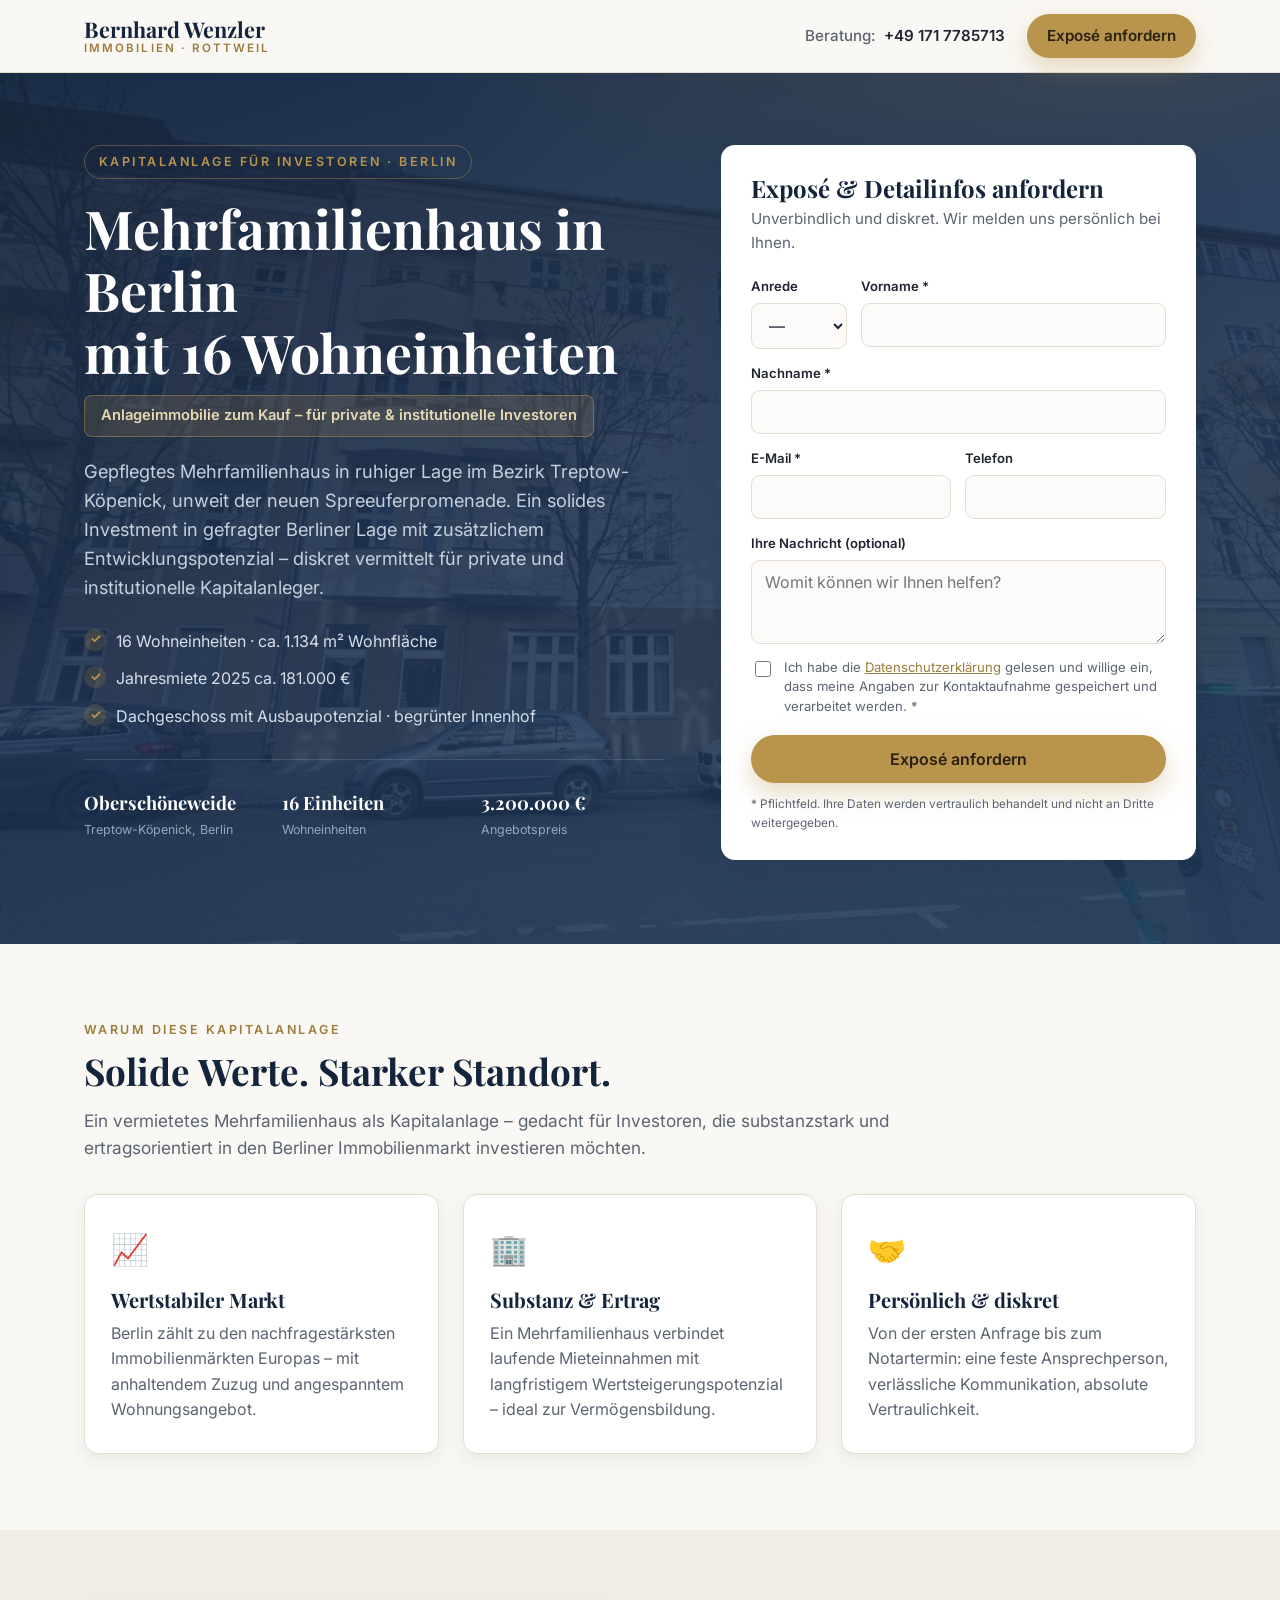
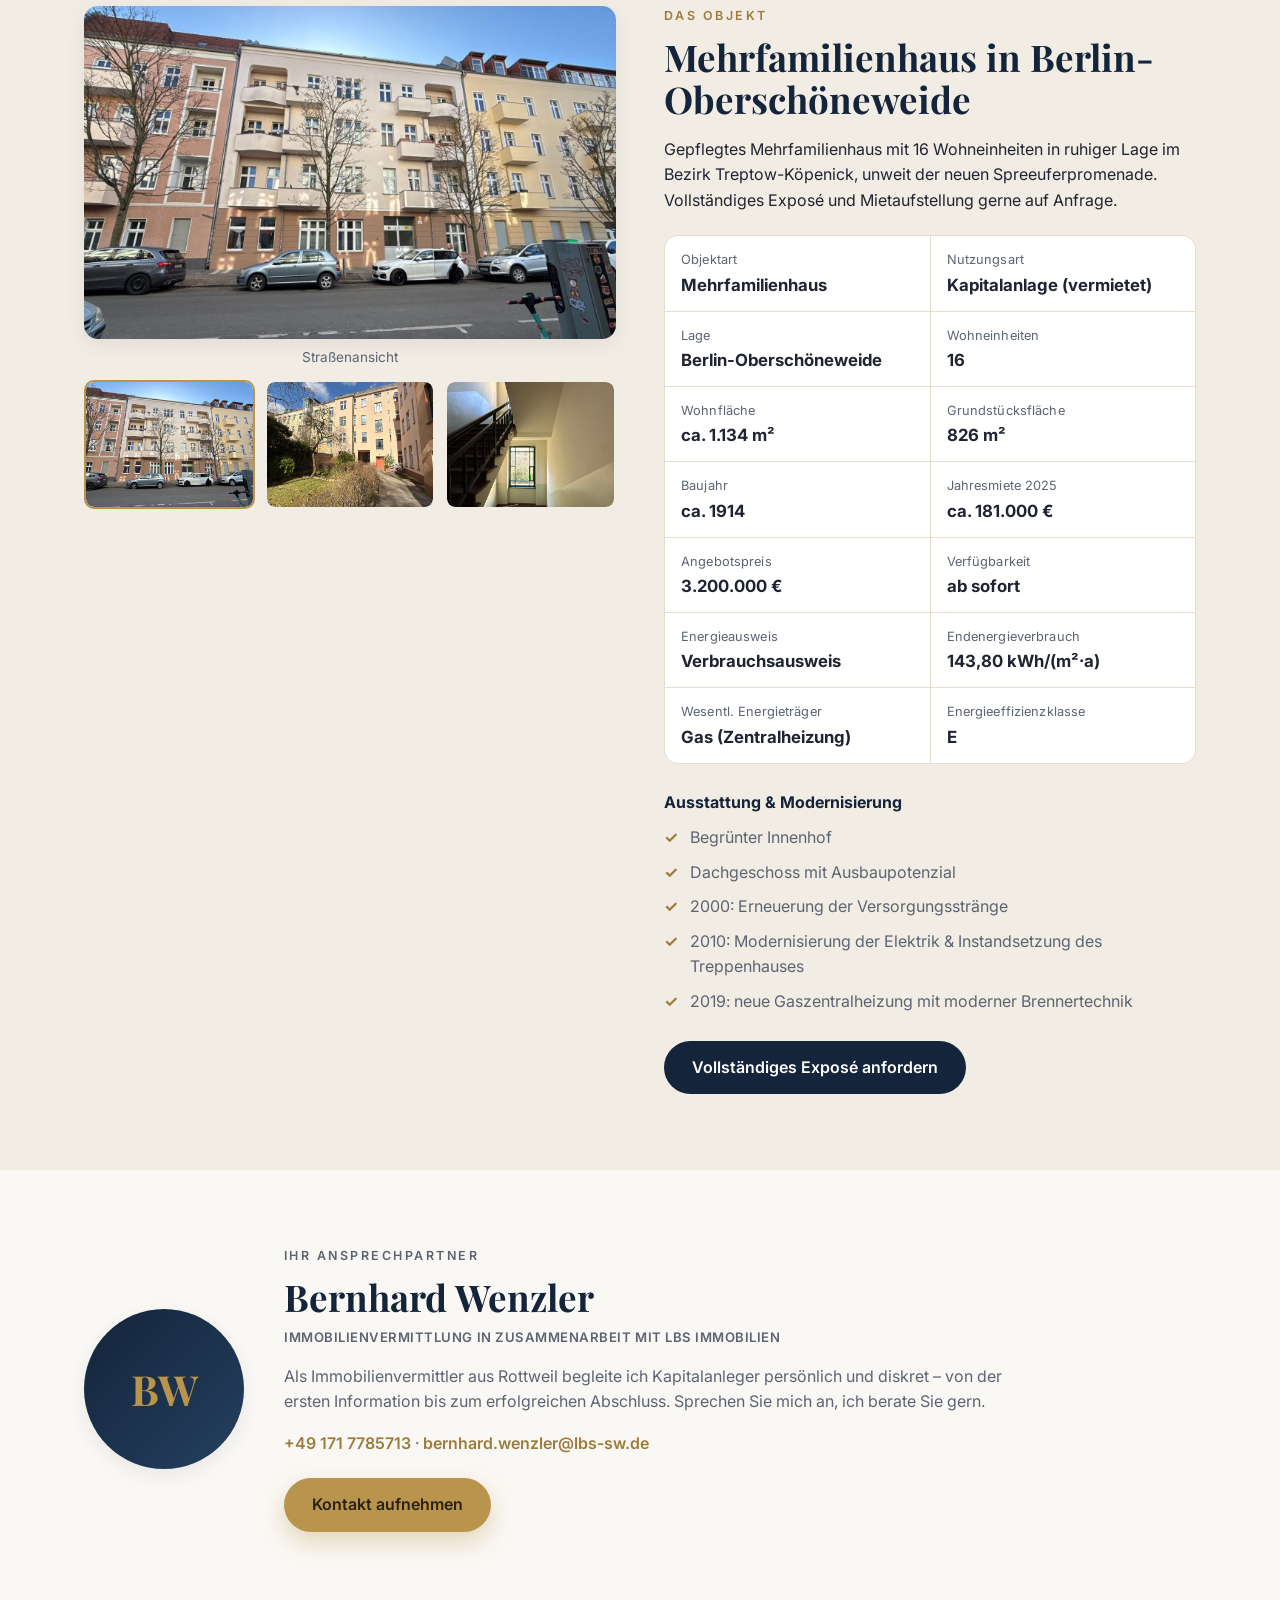
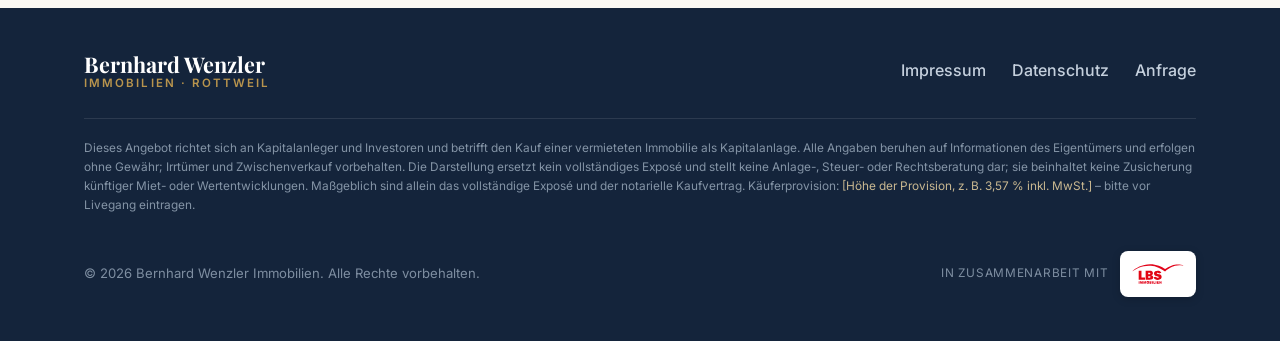
==== commit 0998ab5b: "Energieeffizienzklasse E eintragen (GEG-Pflichtangabe) Energieeffizienzklasse E in Objektdaten und A" ====
--- a/index.html
+++ b/index.html
@@ -225,9 +225,7 @@
           <div><dt>Energieausweis</dt><dd>Verbrauchsausweis</dd></div>
           <div><dt>Endenergieverbrauch</dt><dd>143,80 kWh/(m²·a)</dd></div>
           <div><dt>Wesentl. Energieträger</dt><dd>Gas (Zentralheizung)</dd></div>
-          <!-- PFLICHTANGABE nach § 87 GEG: bitte die Energieeffizienzklasse aus dem
-               gültigen Energieausweis eintragen (z. B. "E"). -->
-          <div><dt>Energieeffizienzklasse</dt><dd>[aus Energieausweis]</dd></div>
+          <div><dt>Energieeffizienzklasse</dt><dd>E</dd></div>
         </dl>
 
         <p class="objekt-mods-title">Ausstattung &amp; Modernisierung</p>
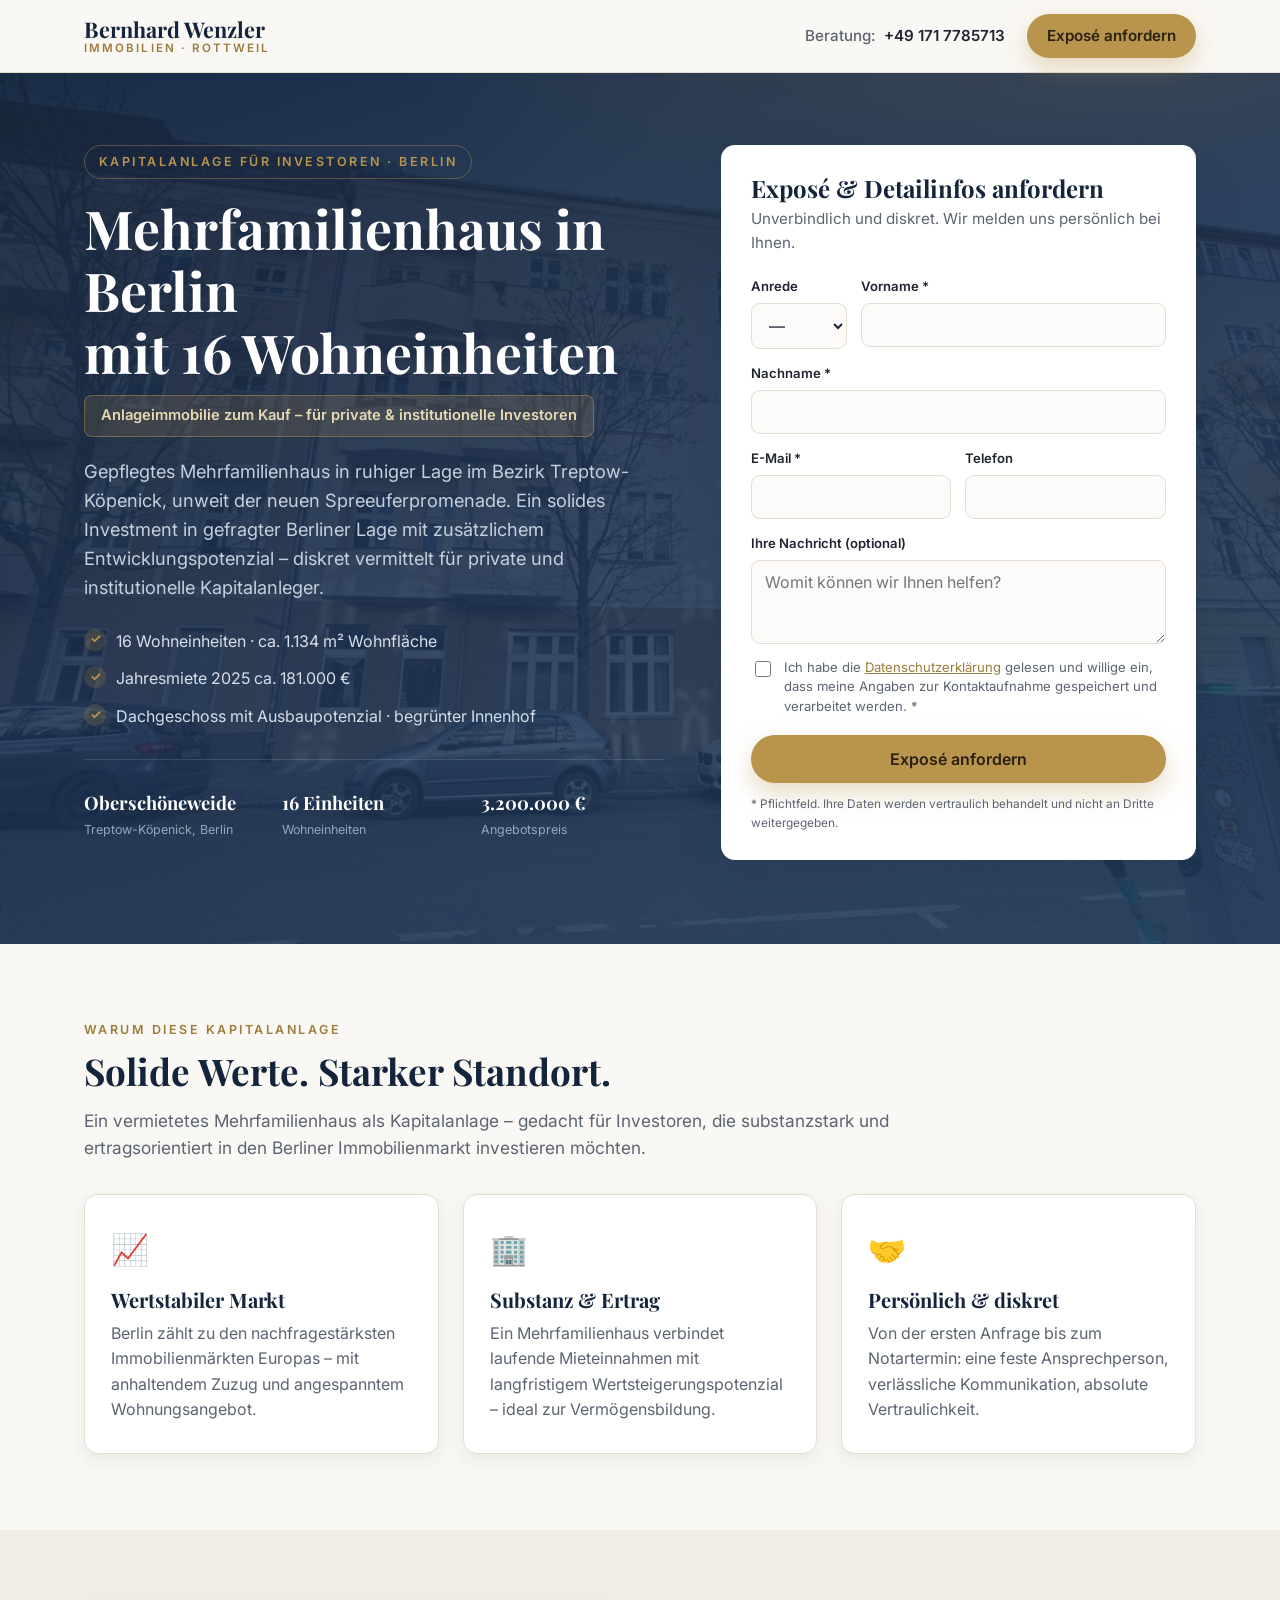
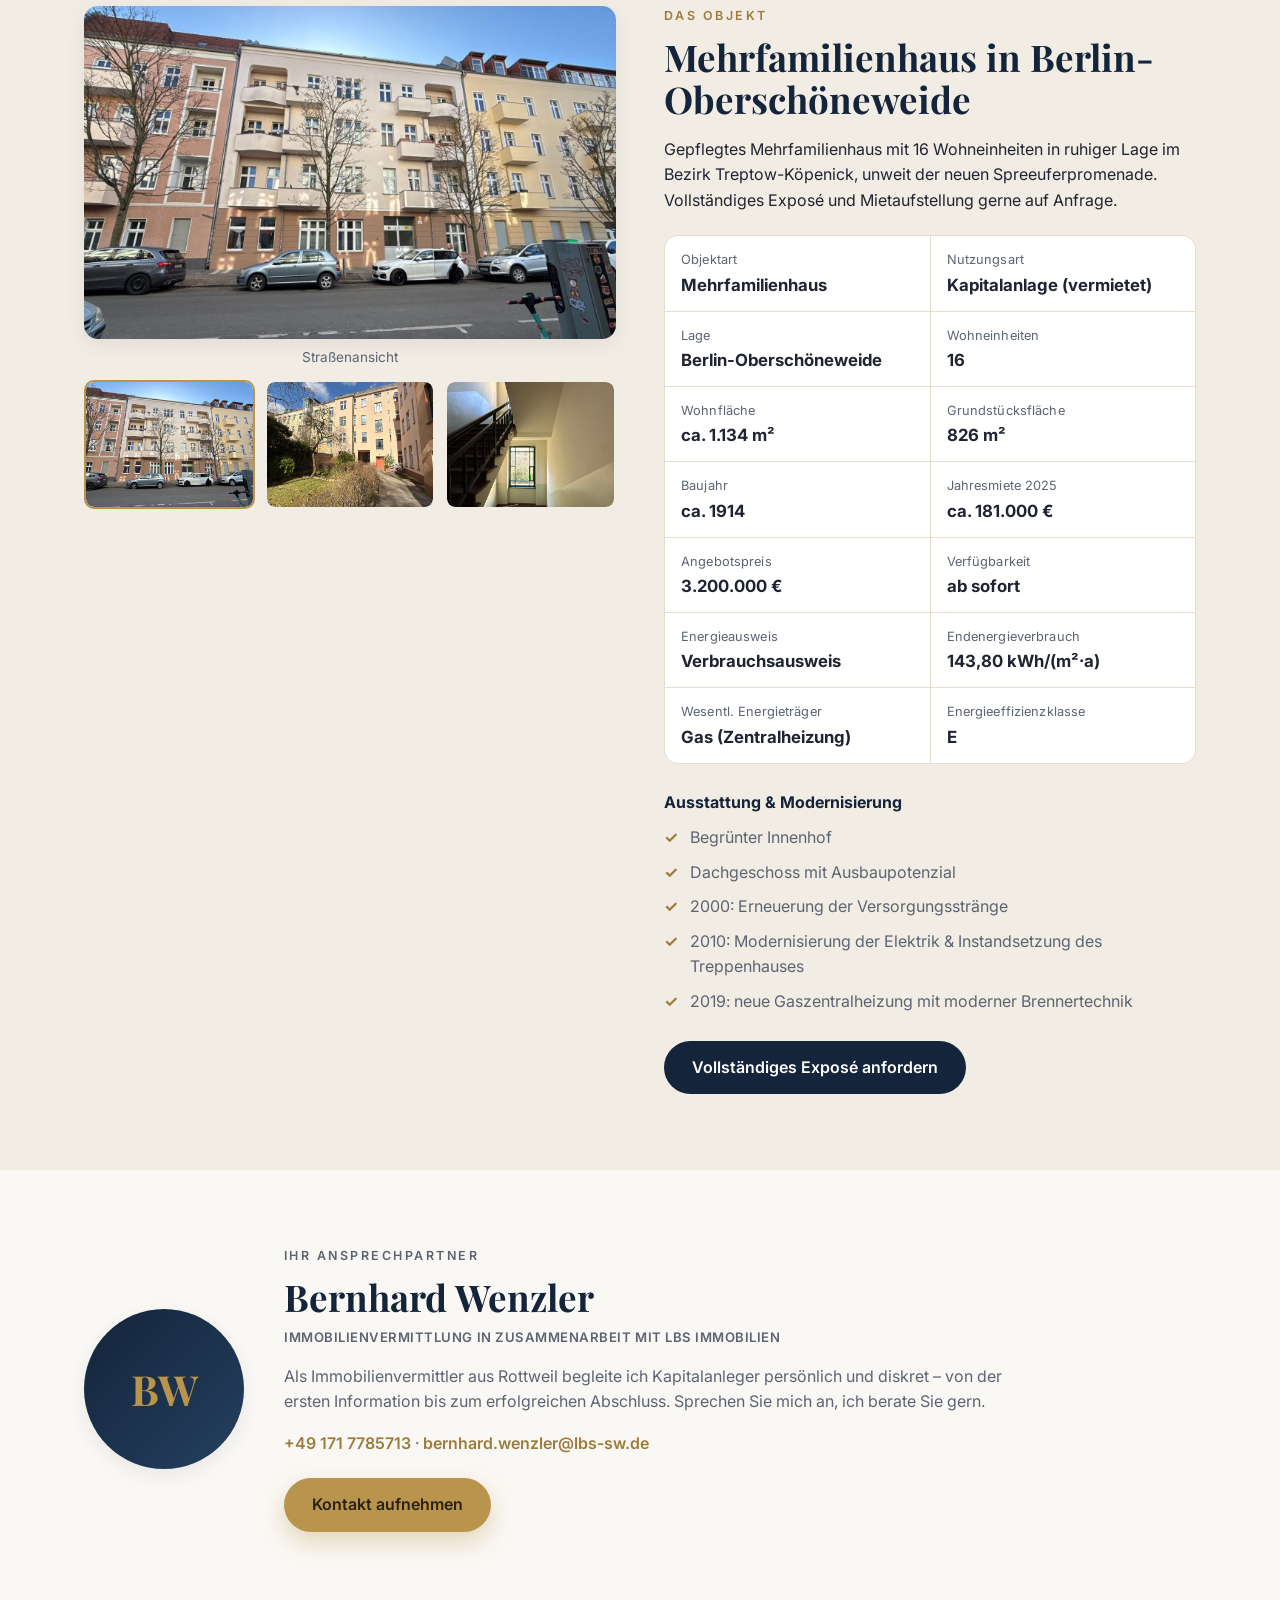
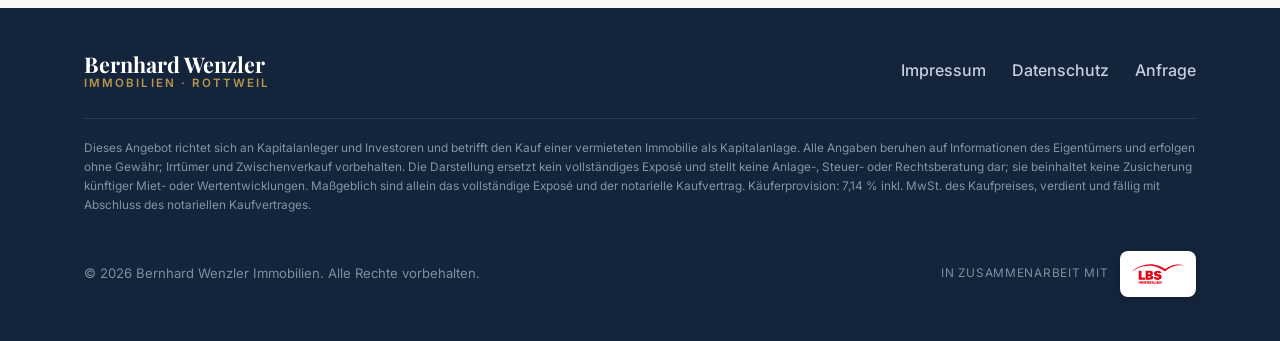
==== commit 3e586467: "Käuferprovision 7,14 % inkl. MwSt. eintragen Provisionshinweis im Footer und in der Anzeigen-Pflicht" ====
--- a/index.html
+++ b/index.html
@@ -285,8 +285,8 @@
         Darstellung ersetzt kein vollständiges Exposé und stellt keine Anlage-, Steuer- oder
         Rechtsberatung dar; sie beinhaltet keine Zusicherung künftiger Miet- oder Wertentwicklungen.
         Maßgeblich sind allein das vollständige Exposé und der notarielle Kaufvertrag.
-        Käuferprovision: <span class="ph">[Höhe der Provision, z. B. 3,57 % inkl. MwSt.]</span> –
-        bitte vor Livegang eintragen.
+        Käuferprovision: 7,14 % inkl. MwSt. des Kaufpreises, verdient und fällig mit
+        Abschluss des notariellen Kaufvertrages.
       </p>
       <div class="footer-bottom">
         <p class="footer-copy">© <span id="year"></span> Bernhard Wenzler Immobilien. Alle Rechte vorbehalten.</p>
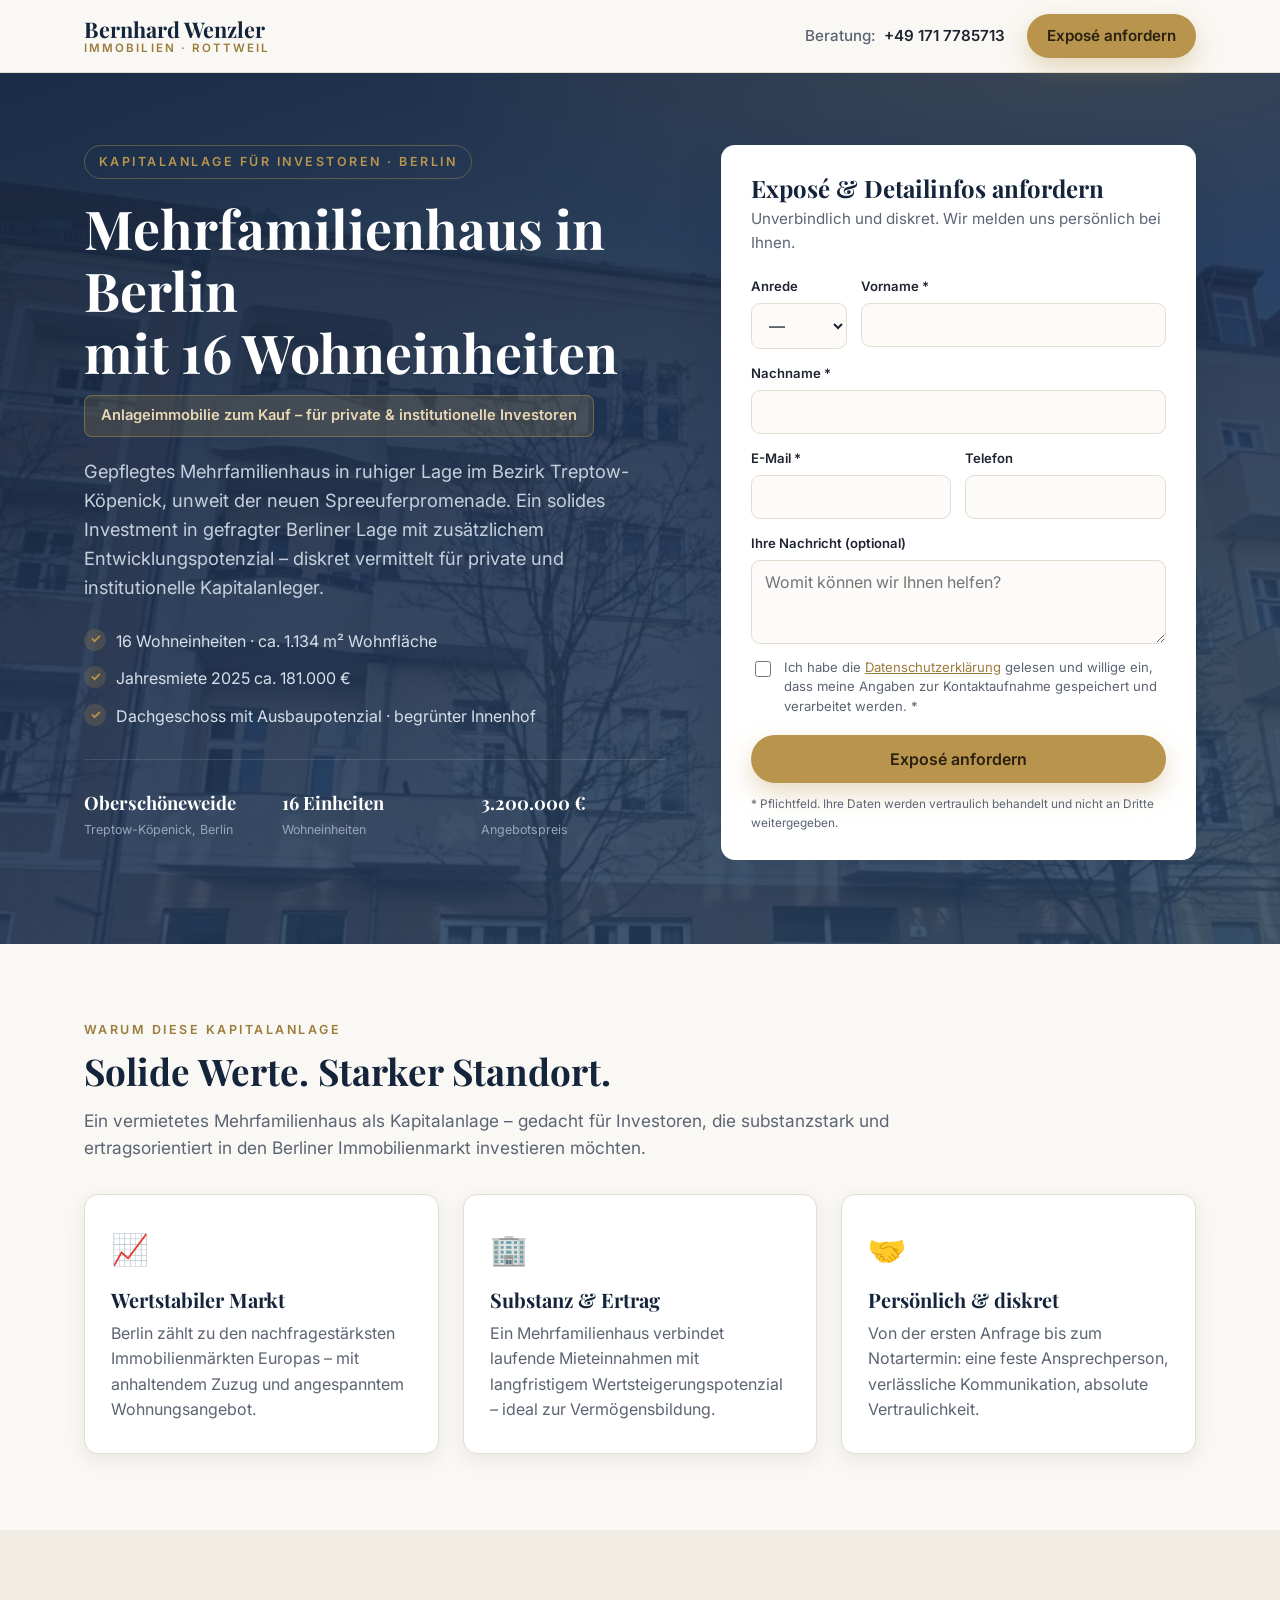
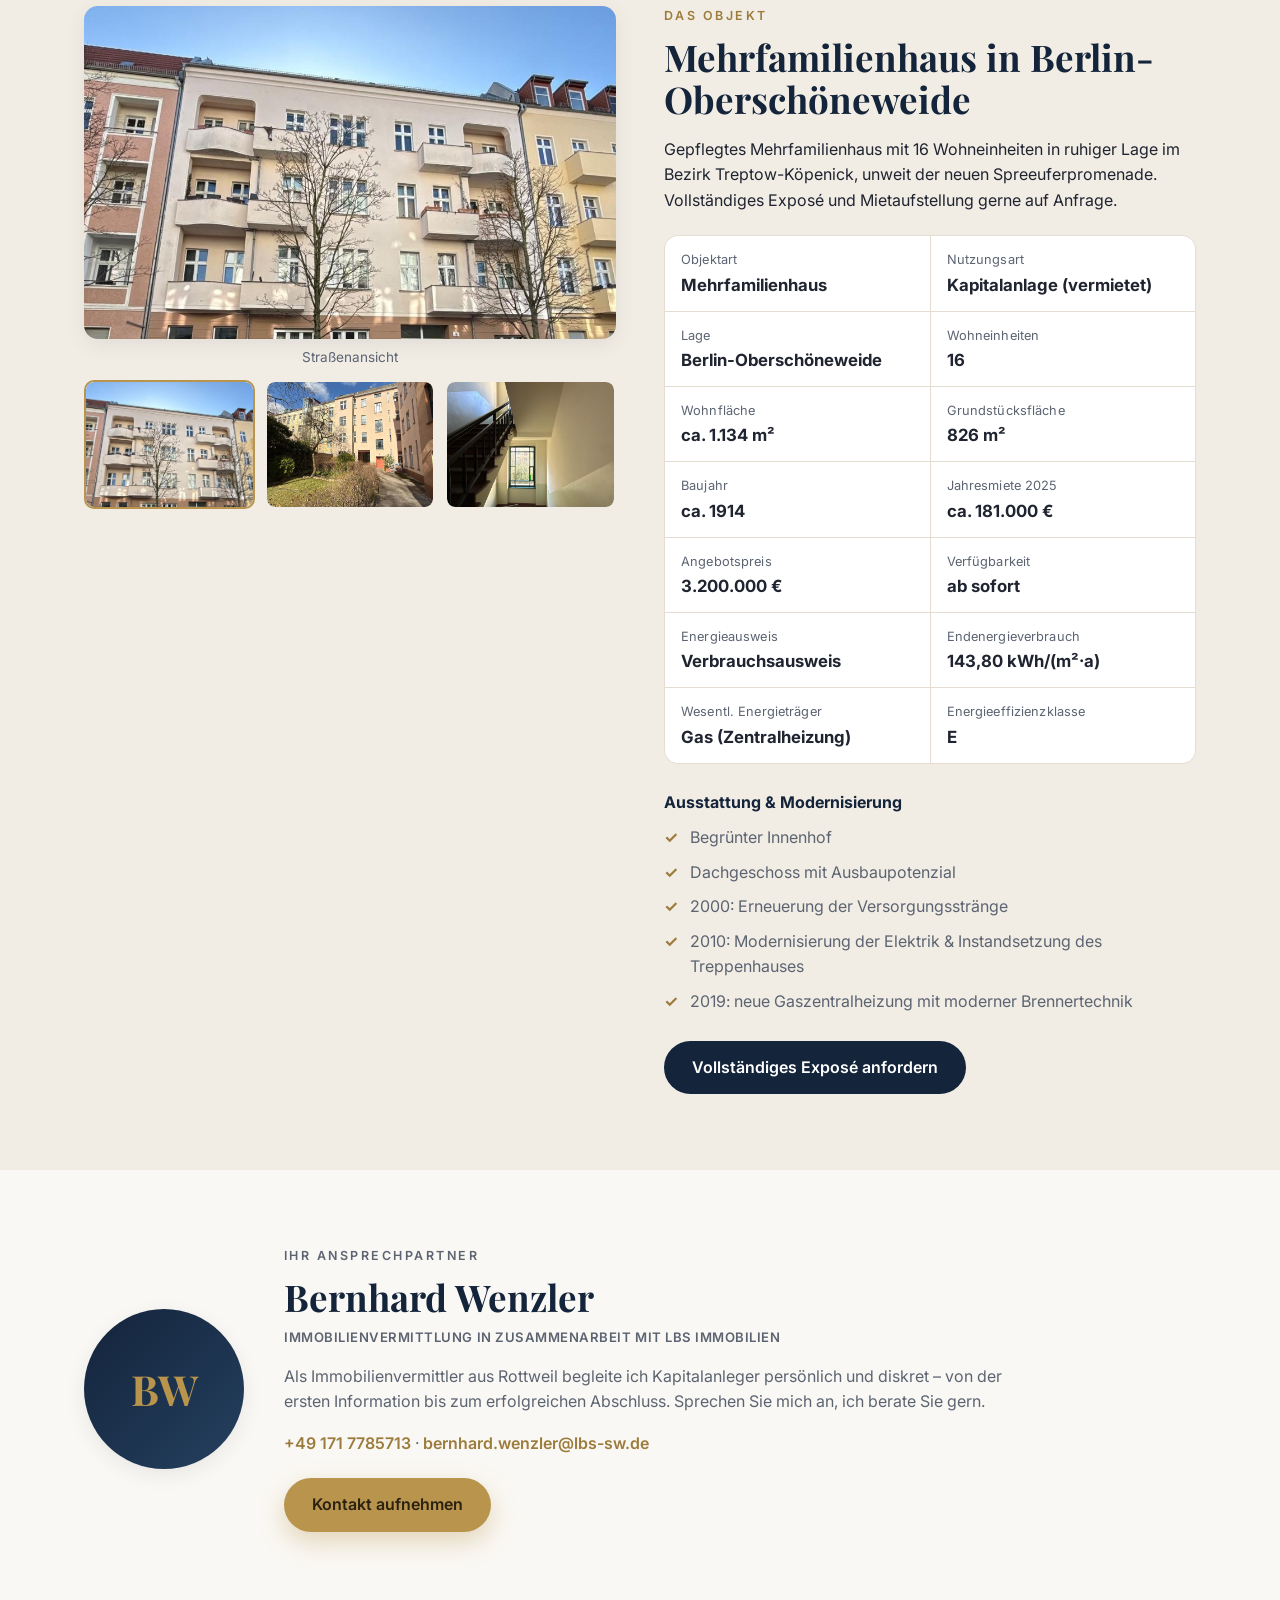
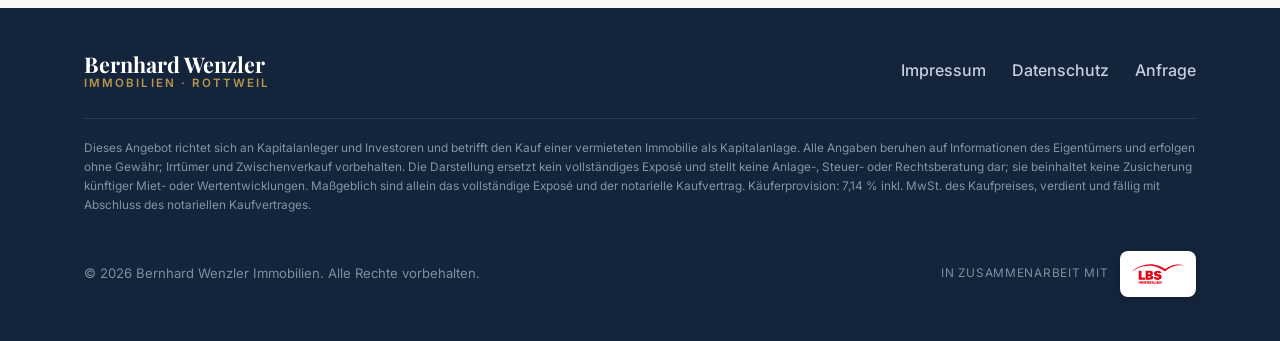
==== commit 7b26ef84: "Offene Autotür entfernen: Fassaden-Foto sauber zugeschnitten - Neuer Bildausschnitt assets/8-fassade" ====
--- a/index.html
+++ b/index.html
@@ -14,16 +14,16 @@
   <meta property="og:title" content="Kapitalanlage Berlin – Mehrfamilienhaus für Investoren" />
   <meta property="og:description" content="Vermietetes Mehrfamilienhaus in Berlin-Oberschöneweide als Kapitalanlage für Investoren. Jetzt unverbindlich das Exposé anfordern." />
   <meta property="og:locale" content="de_DE" />
-  <meta property="og:image" content="assets/8.jpg" />
+  <meta property="og:image" content="assets/8-fassade.jpg" />
   <meta name="twitter:card" content="summary_large_image" />
   <meta name="twitter:title" content="Investmentchance Berlin – Mehrfamilienhaus" />
   <meta name="twitter:description" content="16 Wohneinheiten in Berlin-Oberschöneweide. Jetzt Exposé anfordern." />
-  <meta name="twitter:image" content="assets/8.jpg" />
+  <meta name="twitter:image" content="assets/8-fassade.jpg" />
   <!-- Hinweis: Für zuverlässige Meta/Facebook-Vorschau sollte og:image eine ABSOLUTE URL
        sein (z. B. https://DEINE-DOMAIN/assets/8.jpg), sobald die Domain feststeht. -->
 
   <link rel="icon" href="assets/favicon.svg" type="image/svg+xml" />
-  <link rel="preload" as="image" href="assets/8.jpg" />
+  <link rel="preload" as="image" href="assets/8-fassade.jpg" />
 
   <!-- Fonts -->
   <link rel="preconnect" href="https://fonts.googleapis.com" />
@@ -189,13 +189,13 @@
     <div class="container objekt-grid">
       <div class="objekt-media">
         <figure class="gallery">
-          <img id="gallery-main" src="assets/8.jpg" alt="Straßenansicht des Mehrfamilienhauses in Berlin-Oberschöneweide"
+          <img id="gallery-main" src="assets/8-fassade.jpg" alt="Straßenansicht des Mehrfamilienhauses in Berlin-Oberschöneweide"
                decoding="async" loading="lazy" />
           <figcaption id="gallery-caption">Straßenansicht</figcaption>
         </figure>
         <div class="gallery-thumbs" role="group" aria-label="Weitere Objektfotos">
-          <button type="button" class="thumb is-active" data-src="assets/8.jpg" data-caption="Straßenansicht" aria-label="Straßenansicht anzeigen">
-            <img src="assets/8.jpg" alt="Straßenansicht der Fassade" loading="lazy" decoding="async" />
+          <button type="button" class="thumb is-active" data-src="assets/8-fassade.jpg" data-caption="Straßenansicht" aria-label="Straßenansicht anzeigen">
+            <img src="assets/8-fassade.jpg" alt="Straßenansicht der Fassade" loading="lazy" decoding="async" />
           </button>
           <button type="button" class="thumb" data-src="assets/5.jpg" data-caption="Begrünter Innenhof" aria-label="Innenhof anzeigen">
             <img src="assets/5.jpg" alt="Begrünter Innenhof mit Garten" loading="lazy" decoding="async" />
--- a/styles.css
+++ b/styles.css
@@ -108,9 +108,9 @@
   background:
     radial-gradient(1200px 500px at 85% -10%, rgba(184,148,77,.20), transparent 60%),
     linear-gradient(160deg, rgba(20,36,59,.94) 0%, rgba(27,48,80,.88) 50%, rgba(36,64,95,.84) 100%),
-    url("assets/8.jpg");
+    url("assets/8-fassade.jpg");
   background-size: cover;
-  background-position: center 30%;
+  background-position: center 40%;
   background-repeat: no-repeat;
   color: #eaf0f7;
   padding-block: 72px 84px;
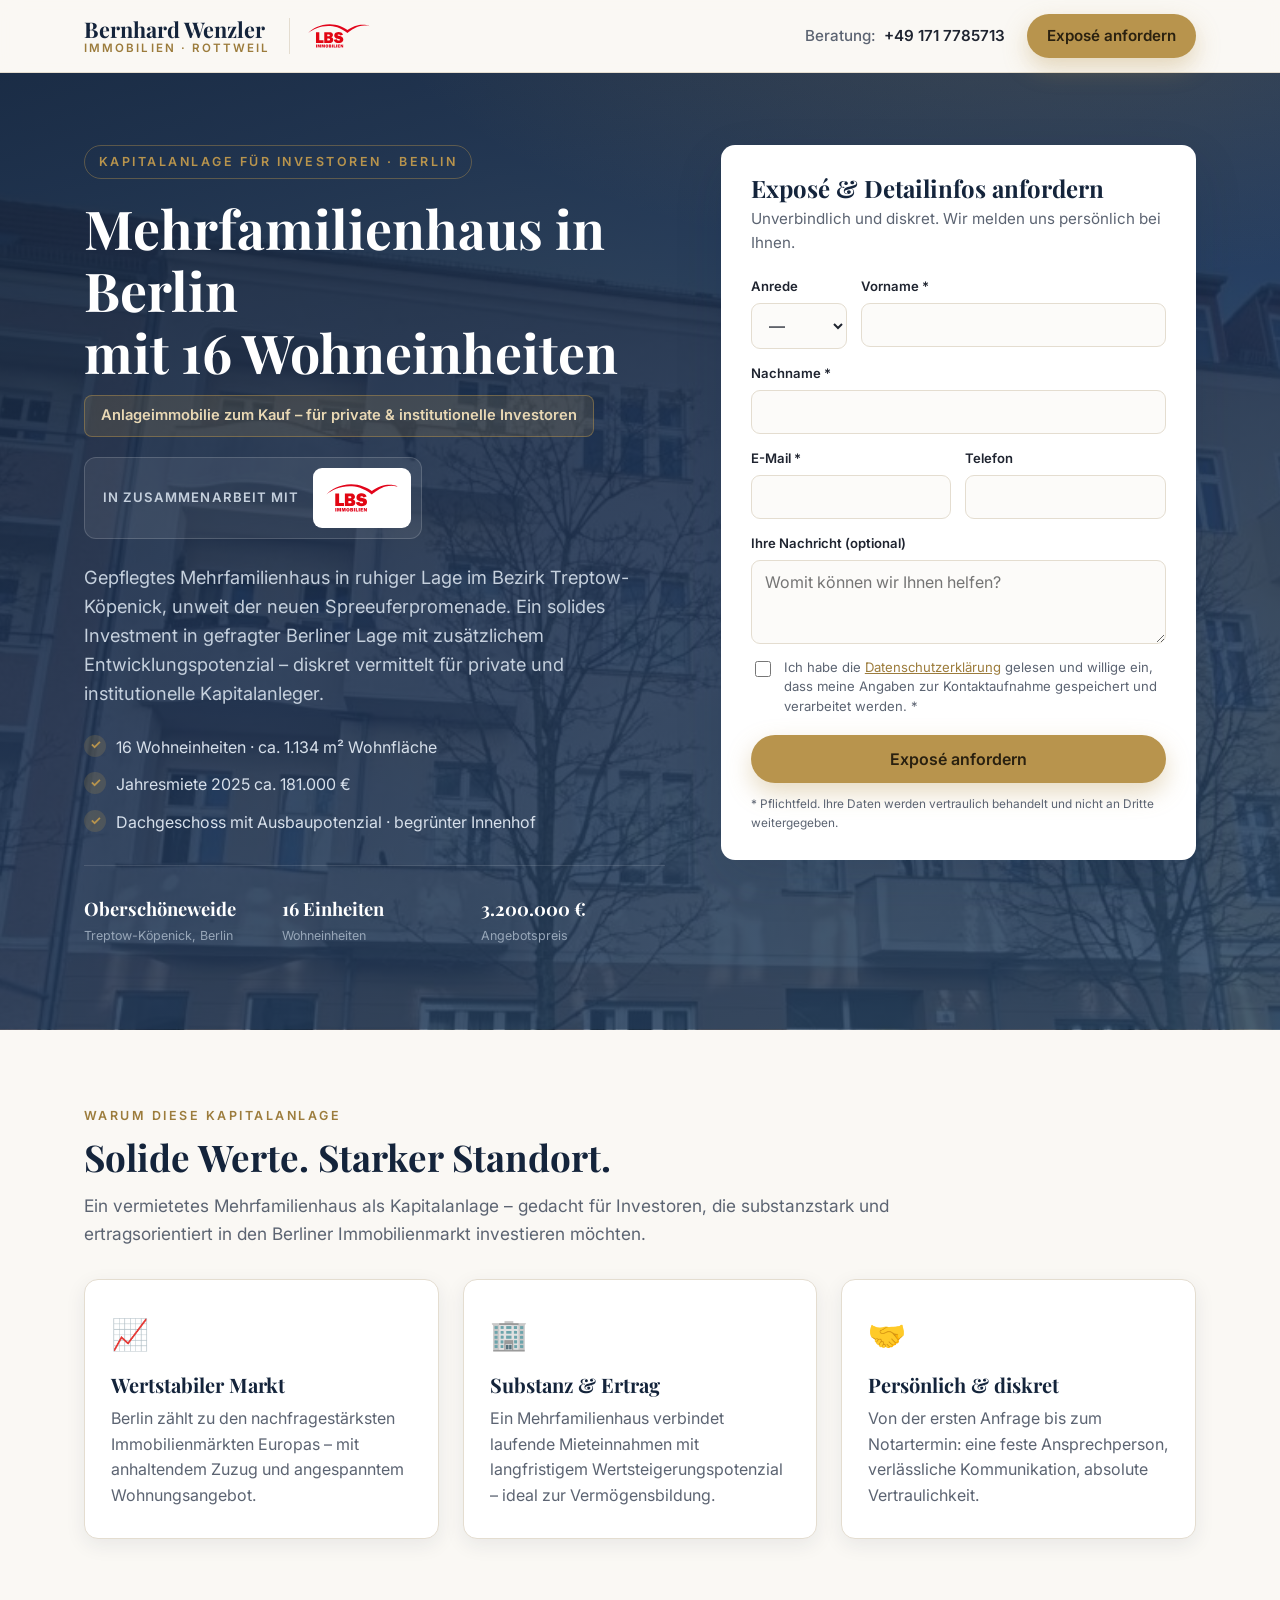
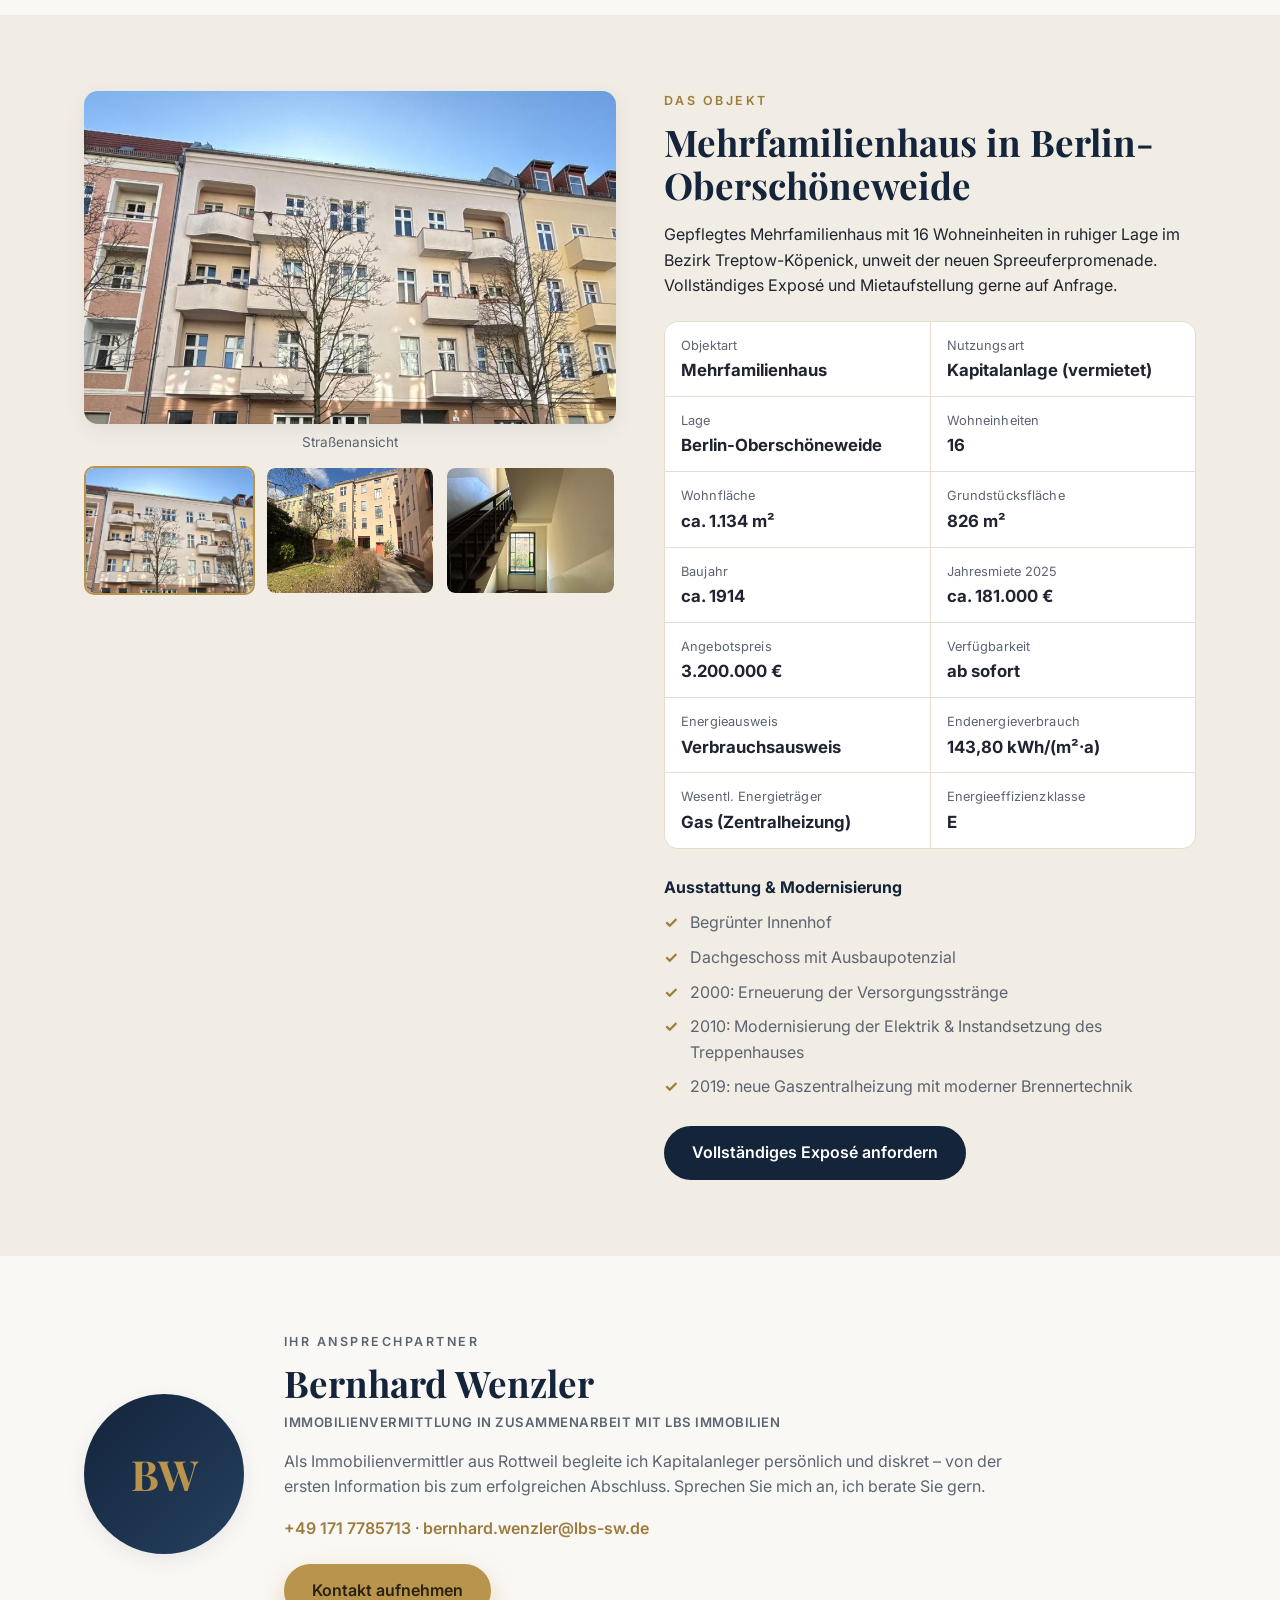
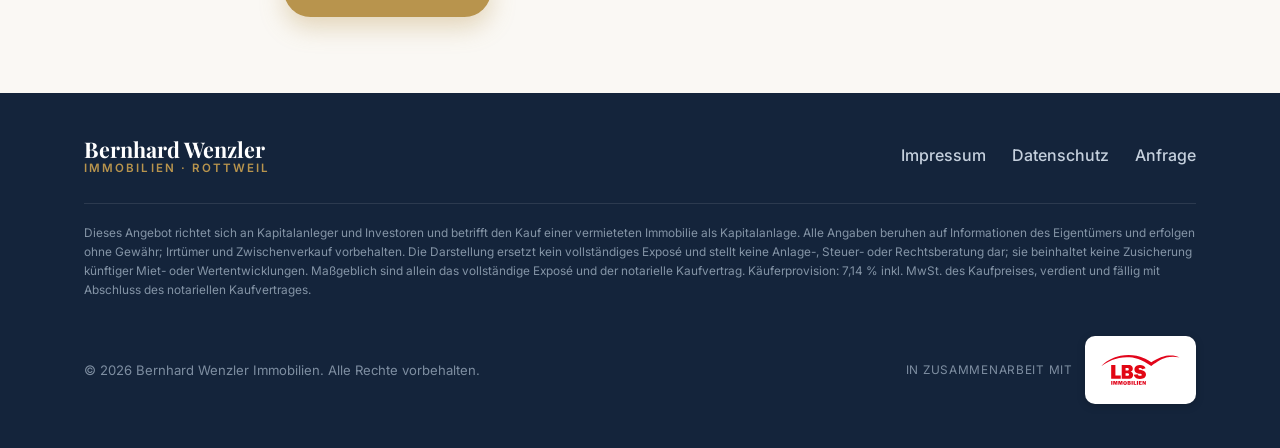
==== commit cf5b8ee9: "LBS-Logo prominenter platzieren (above the fold) - Deutlicher Partner-Badge "In Zusammenarbeit mit [" ====
--- a/index.html
+++ b/index.html
@@ -37,10 +37,15 @@
   <!-- ===================== HEADER ===================== -->
   <header class="site-header" id="top">
     <div class="container header-inner">
-      <a href="#top" class="brand" aria-label="Bernhard Wenzler Immobilien – Startseite">
-        <span class="brand-name">Bernhard Wenzler</span>
-        <span class="brand-sub">Immobilien · Rottweil</span>
-      </a>
+      <div class="header-left">
+        <a href="#top" class="brand" aria-label="Bernhard Wenzler Immobilien – Startseite">
+          <span class="brand-name">Bernhard Wenzler</span>
+          <span class="brand-sub">Immobilien · Rottweil</span>
+        </a>
+        <span class="brand-partner" aria-label="In Zusammenarbeit mit LBS Immobilien" title="In Zusammenarbeit mit LBS Immobilien">
+          <img src="assets/IMMO_LOGO-3.svg" alt="LBS Immobilien" />
+        </span>
+      </div>
       <nav class="header-nav">
         <a href="tel:+491717785713" class="header-phone">
           <span class="phone-label">Beratung:</span> +49 171 7785713
@@ -58,6 +63,10 @@
         <p class="eyebrow">Kapitalanlage für Investoren · Berlin</p>
         <h1>Mehrfamilienhaus in Berlin <span class="nowrap">mit 16 Wohneinheiten</span></h1>
         <p class="hero-tag">Anlageimmobilie zum Kauf – für private &amp; institutionelle Investoren</p>
+        <div class="hero-partner">
+          <span class="hero-partner-label">In Zusammenarbeit mit</span>
+          <span class="hero-partner-chip"><img src="assets/IMMO_LOGO-3.svg" alt="LBS Immobilien" /></span>
+        </div>
         <p class="lead">
           Gepflegtes Mehrfamilienhaus in ruhiger Lage im Bezirk Treptow-Köpenick, unweit der neuen
           Spreeuferpromenade. Ein solides Investment in gefragter Berliner Lage mit zusätzlichem
--- a/styles.css
+++ b/styles.css
@@ -95,6 +95,9 @@
   padding-block: 14px;
   gap: 16px;
 }
+.header-left { display: flex; align-items: center; gap: 18px; }
+.brand-partner { display: flex; align-items: center; padding-left: 18px; border-left: 1px solid var(--line); }
+.brand-partner img { height: 36px; width: auto; display: block; }
 .brand { display: flex; flex-direction: column; text-decoration: none; line-height: 1.1; }
 .brand-logo { height: 44px; width: auto; }
 .brand-name { font-family: var(--font-head); font-size: 1.35rem; font-weight: 700; color: var(--navy); }
@@ -158,6 +161,16 @@
 .fact-value { font-family: var(--font-head); font-size: 1.15rem; color: #fff; font-weight: 700; }
 .fact-label { font-size: .78rem; color: #97a6b8; }
 .hero-cta-mobile { display: none; margin-top: 28px; }
+.hero-partner {
+  display: inline-flex; align-items: center; gap: 14px; align-self: flex-start;
+  margin: 0 0 24px;
+  background: rgba(255,255,255,.07);
+  border: 1px solid rgba(255,255,255,.16);
+  padding: 10px 10px 10px 18px; border-radius: 12px;
+}
+.hero-partner-label { font-size: .82rem; letter-spacing: .08em; text-transform: uppercase; color: #c5d0dd; font-weight: 600; }
+.hero-partner-chip { display: inline-flex; align-items: center; background: #fff; border-radius: 9px; padding: 9px 13px; }
+.hero-partner-chip img { height: 42px; width: auto; display: block; }
 .hero-tag {
   display: inline-block; align-self: flex-start;
   margin: -8px 0 20px;
@@ -353,11 +366,11 @@
   display: inline-flex;
   align-items: center;
   background: #fff;
-  border-radius: 8px;
-  padding: 8px 12px;
+  border-radius: 10px;
+  padding: 11px 16px;
   box-shadow: 0 2px 8px rgba(0,0,0,.18);
 }
-.footer-partner-chip img { height: 30px; width: auto; display: block; }
+.footer-partner-chip img { height: 46px; width: auto; display: block; }
 
 /* Affiliation-Zeile beim Ansprechpartner */
 .makler-affil {
@@ -386,6 +399,7 @@
 
 /* ---------- Responsive ---------- */
 @media (max-width: 900px) {
+  .brand-partner { display: none; }
   .hero-grid { grid-template-columns: 1fr; gap: 40px; }
   .form-card { position: static; }
   .objekt-grid { grid-template-columns: 1fr; gap: 28px; }
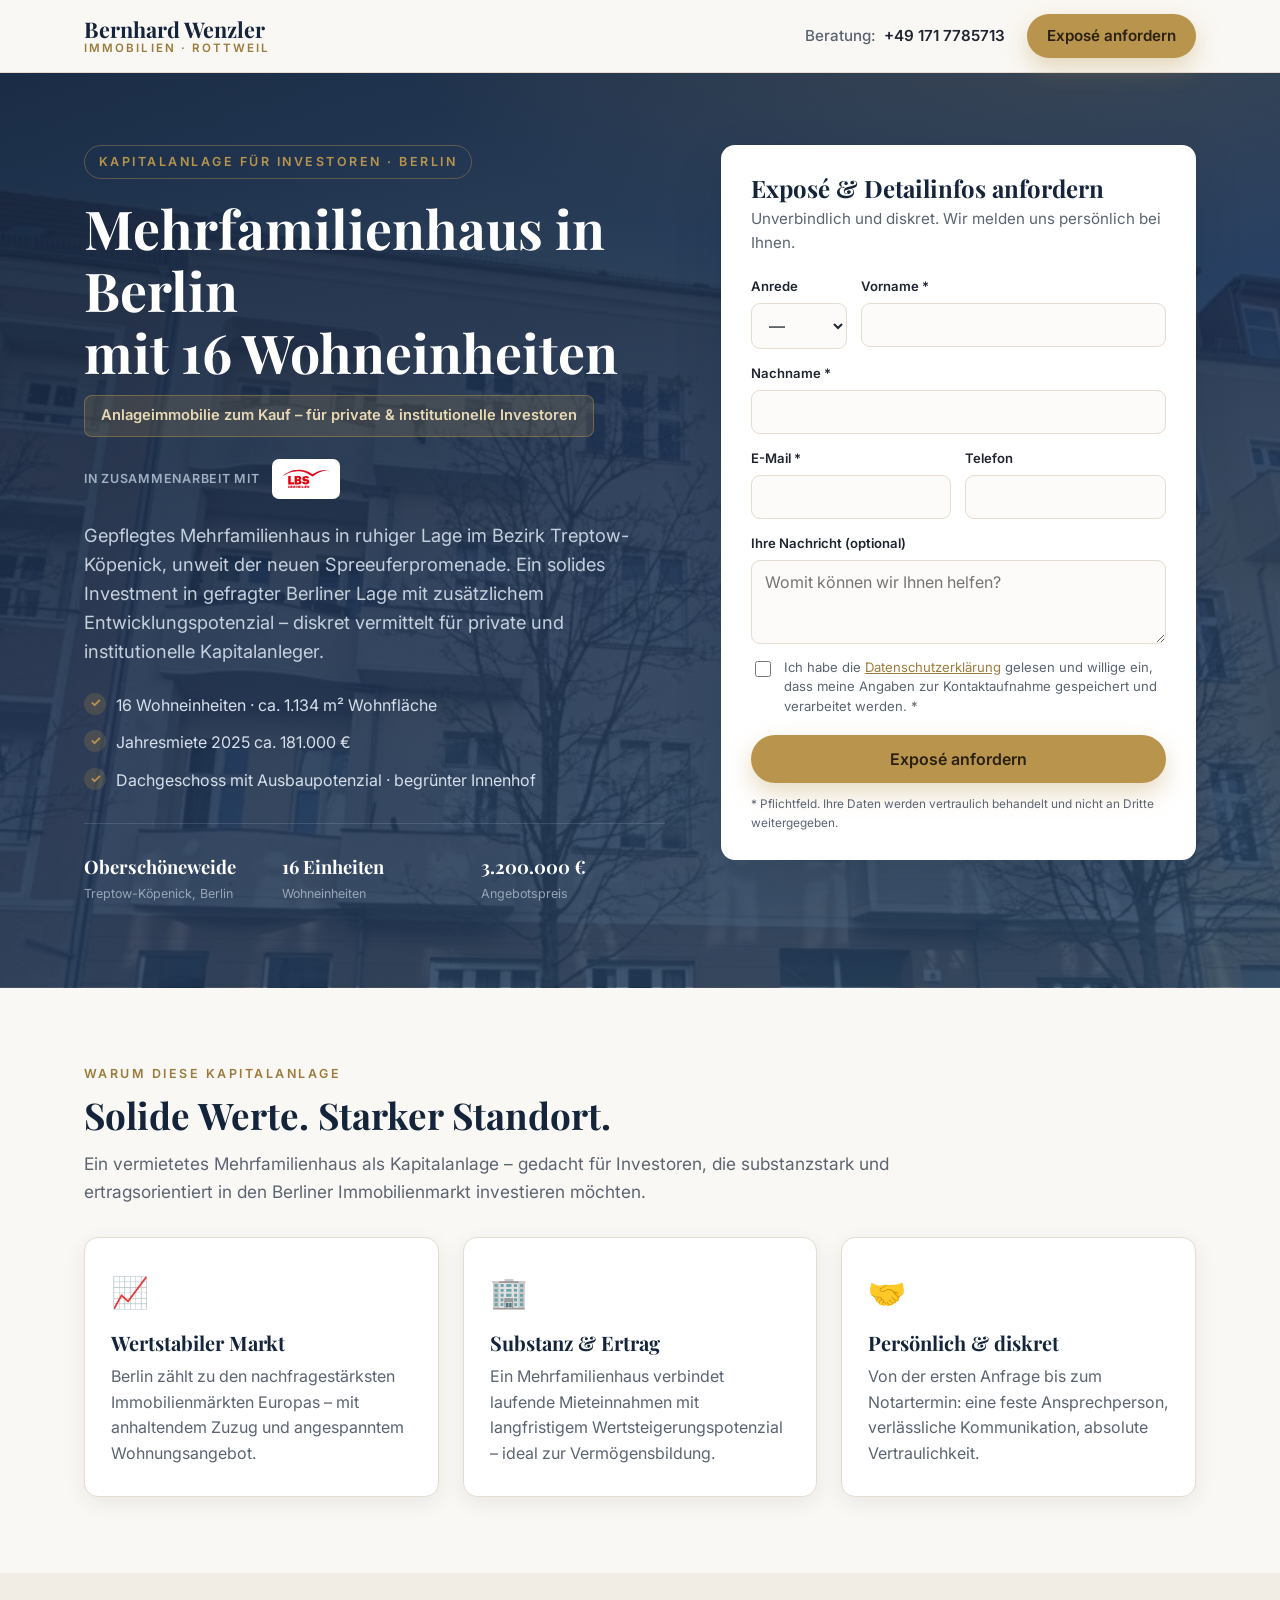
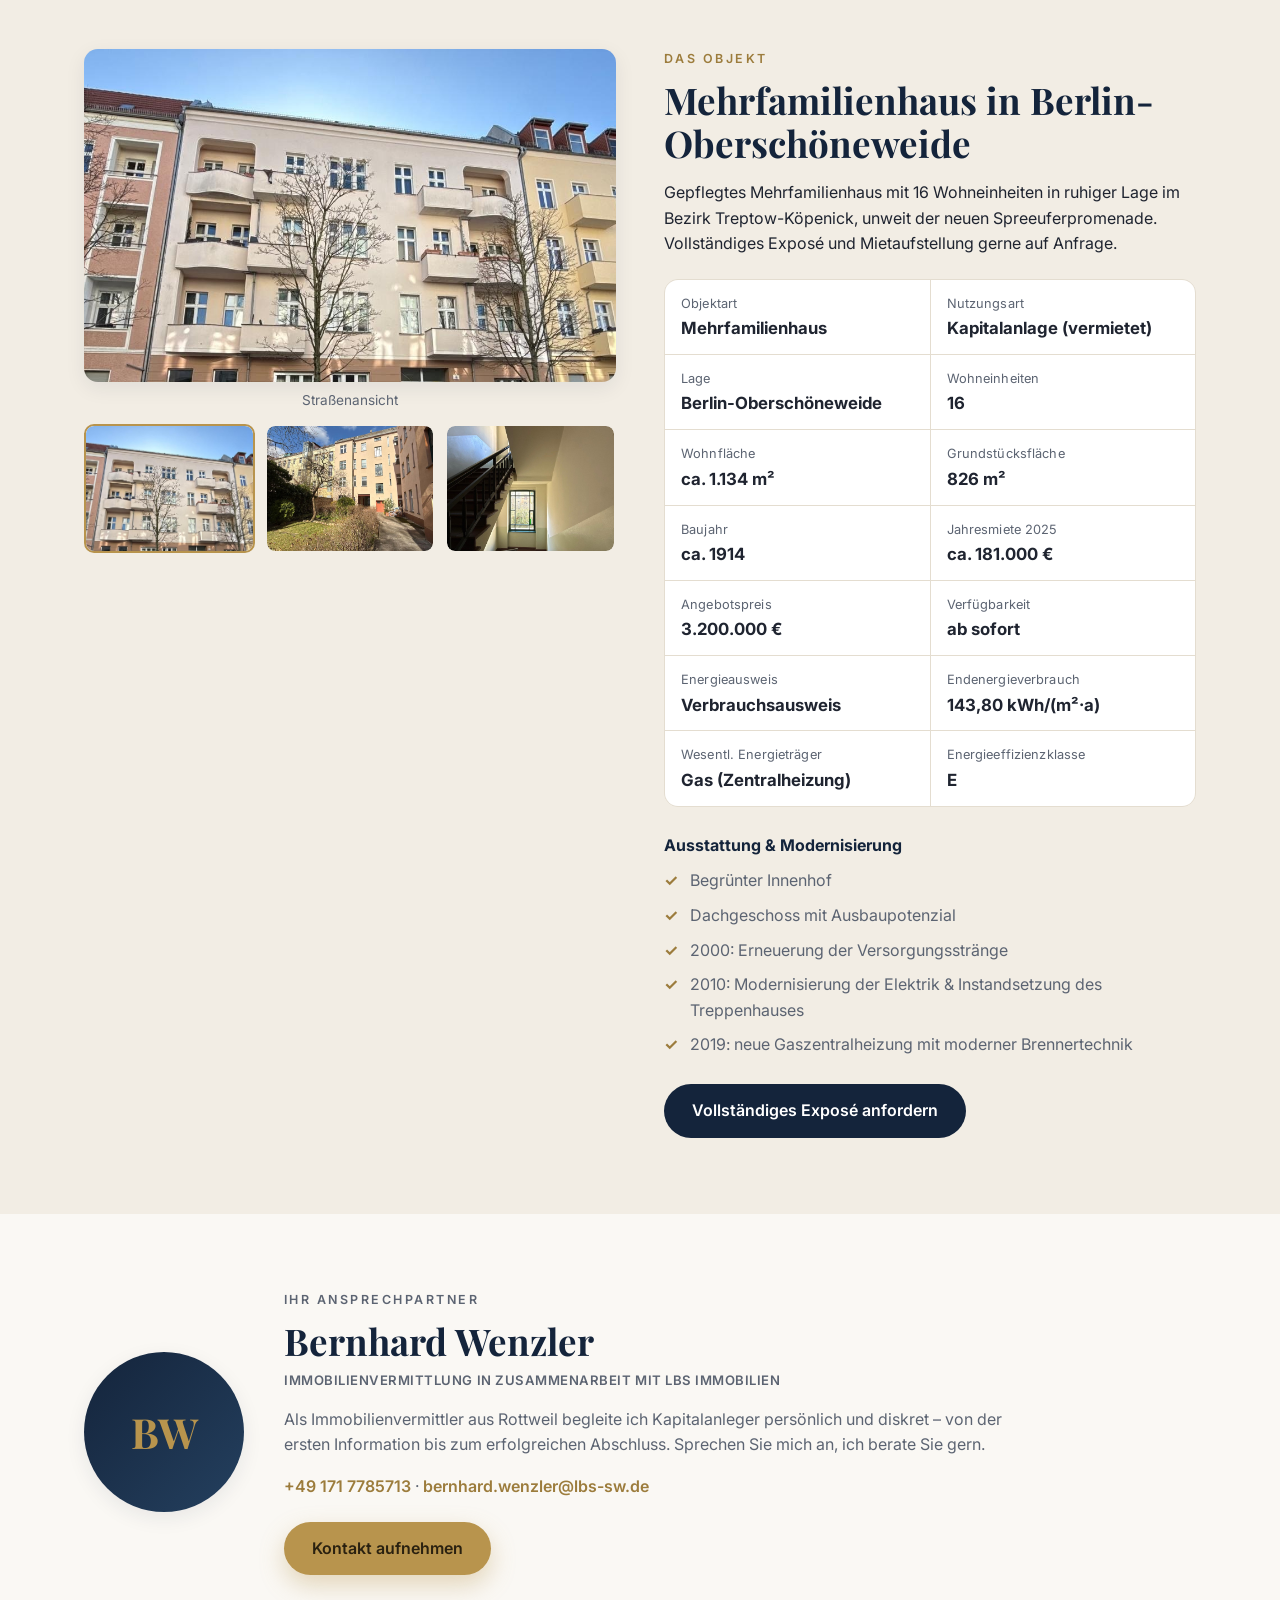
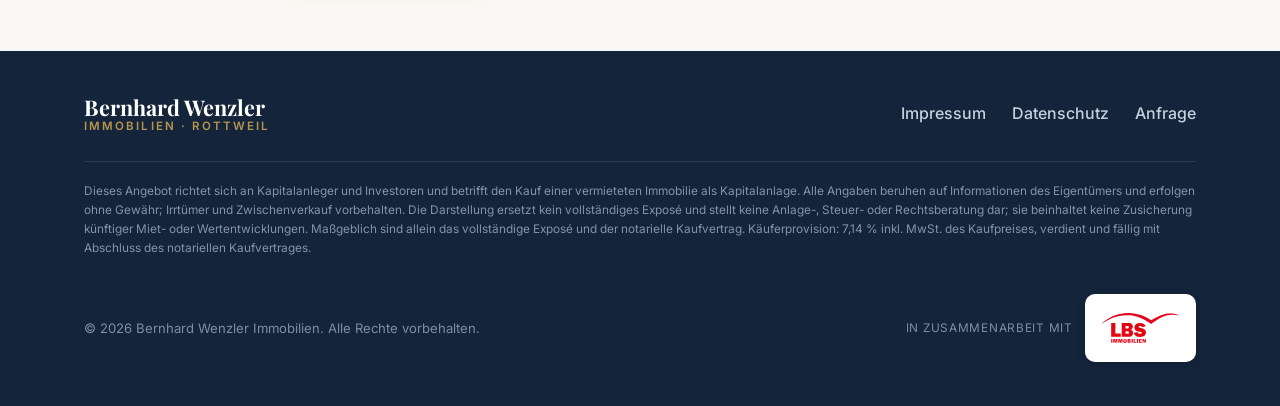
==== commit db5b056a: "LBS-Platzierung minimieren - Logo aus dem Header wieder entfernt - Hero-Badge entschlackt: schlanke " ====
--- a/index.html
+++ b/index.html
@@ -37,15 +37,10 @@
   <!-- ===================== HEADER ===================== -->
   <header class="site-header" id="top">
     <div class="container header-inner">
-      <div class="header-left">
-        <a href="#top" class="brand" aria-label="Bernhard Wenzler Immobilien – Startseite">
-          <span class="brand-name">Bernhard Wenzler</span>
-          <span class="brand-sub">Immobilien · Rottweil</span>
-        </a>
-        <span class="brand-partner" aria-label="In Zusammenarbeit mit LBS Immobilien" title="In Zusammenarbeit mit LBS Immobilien">
-          <img src="assets/IMMO_LOGO-3.svg" alt="LBS Immobilien" />
-        </span>
-      </div>
+      <a href="#top" class="brand" aria-label="Bernhard Wenzler Immobilien – Startseite">
+        <span class="brand-name">Bernhard Wenzler</span>
+        <span class="brand-sub">Immobilien · Rottweil</span>
+      </a>
       <nav class="header-nav">
         <a href="tel:+491717785713" class="header-phone">
           <span class="phone-label">Beratung:</span> +49 171 7785713
--- a/styles.css
+++ b/styles.css
@@ -95,9 +95,6 @@
   padding-block: 14px;
   gap: 16px;
 }
-.header-left { display: flex; align-items: center; gap: 18px; }
-.brand-partner { display: flex; align-items: center; padding-left: 18px; border-left: 1px solid var(--line); }
-.brand-partner img { height: 36px; width: auto; display: block; }
 .brand { display: flex; flex-direction: column; text-decoration: none; line-height: 1.1; }
 .brand-logo { height: 44px; width: auto; }
 .brand-name { font-family: var(--font-head); font-size: 1.35rem; font-weight: 700; color: var(--navy); }
@@ -162,15 +159,12 @@
 .fact-label { font-size: .78rem; color: #97a6b8; }
 .hero-cta-mobile { display: none; margin-top: 28px; }
 .hero-partner {
-  display: inline-flex; align-items: center; gap: 14px; align-self: flex-start;
-  margin: 0 0 24px;
-  background: rgba(255,255,255,.07);
-  border: 1px solid rgba(255,255,255,.16);
-  padding: 10px 10px 10px 18px; border-radius: 12px;
-}
-.hero-partner-label { font-size: .82rem; letter-spacing: .08em; text-transform: uppercase; color: #c5d0dd; font-weight: 600; }
-.hero-partner-chip { display: inline-flex; align-items: center; background: #fff; border-radius: 9px; padding: 9px 13px; }
-.hero-partner-chip img { height: 42px; width: auto; display: block; }
+  display: inline-flex; align-items: center; gap: 12px; align-self: flex-start;
+  margin: 2px 0 22px;
+}
+.hero-partner-label { font-size: .78rem; letter-spacing: .06em; text-transform: uppercase; color: #9fb0c2; font-weight: 600; }
+.hero-partner-chip { display: inline-flex; align-items: center; background: #fff; border-radius: 7px; padding: 6px 10px; }
+.hero-partner-chip img { height: 28px; width: auto; display: block; }
 .hero-tag {
   display: inline-block; align-self: flex-start;
   margin: -8px 0 20px;
@@ -399,7 +393,6 @@
 
 /* ---------- Responsive ---------- */
 @media (max-width: 900px) {
-  .brand-partner { display: none; }
   .hero-grid { grid-template-columns: 1fr; gap: 40px; }
   .form-card { position: static; }
   .objekt-grid { grid-template-columns: 1fr; gap: 28px; }
